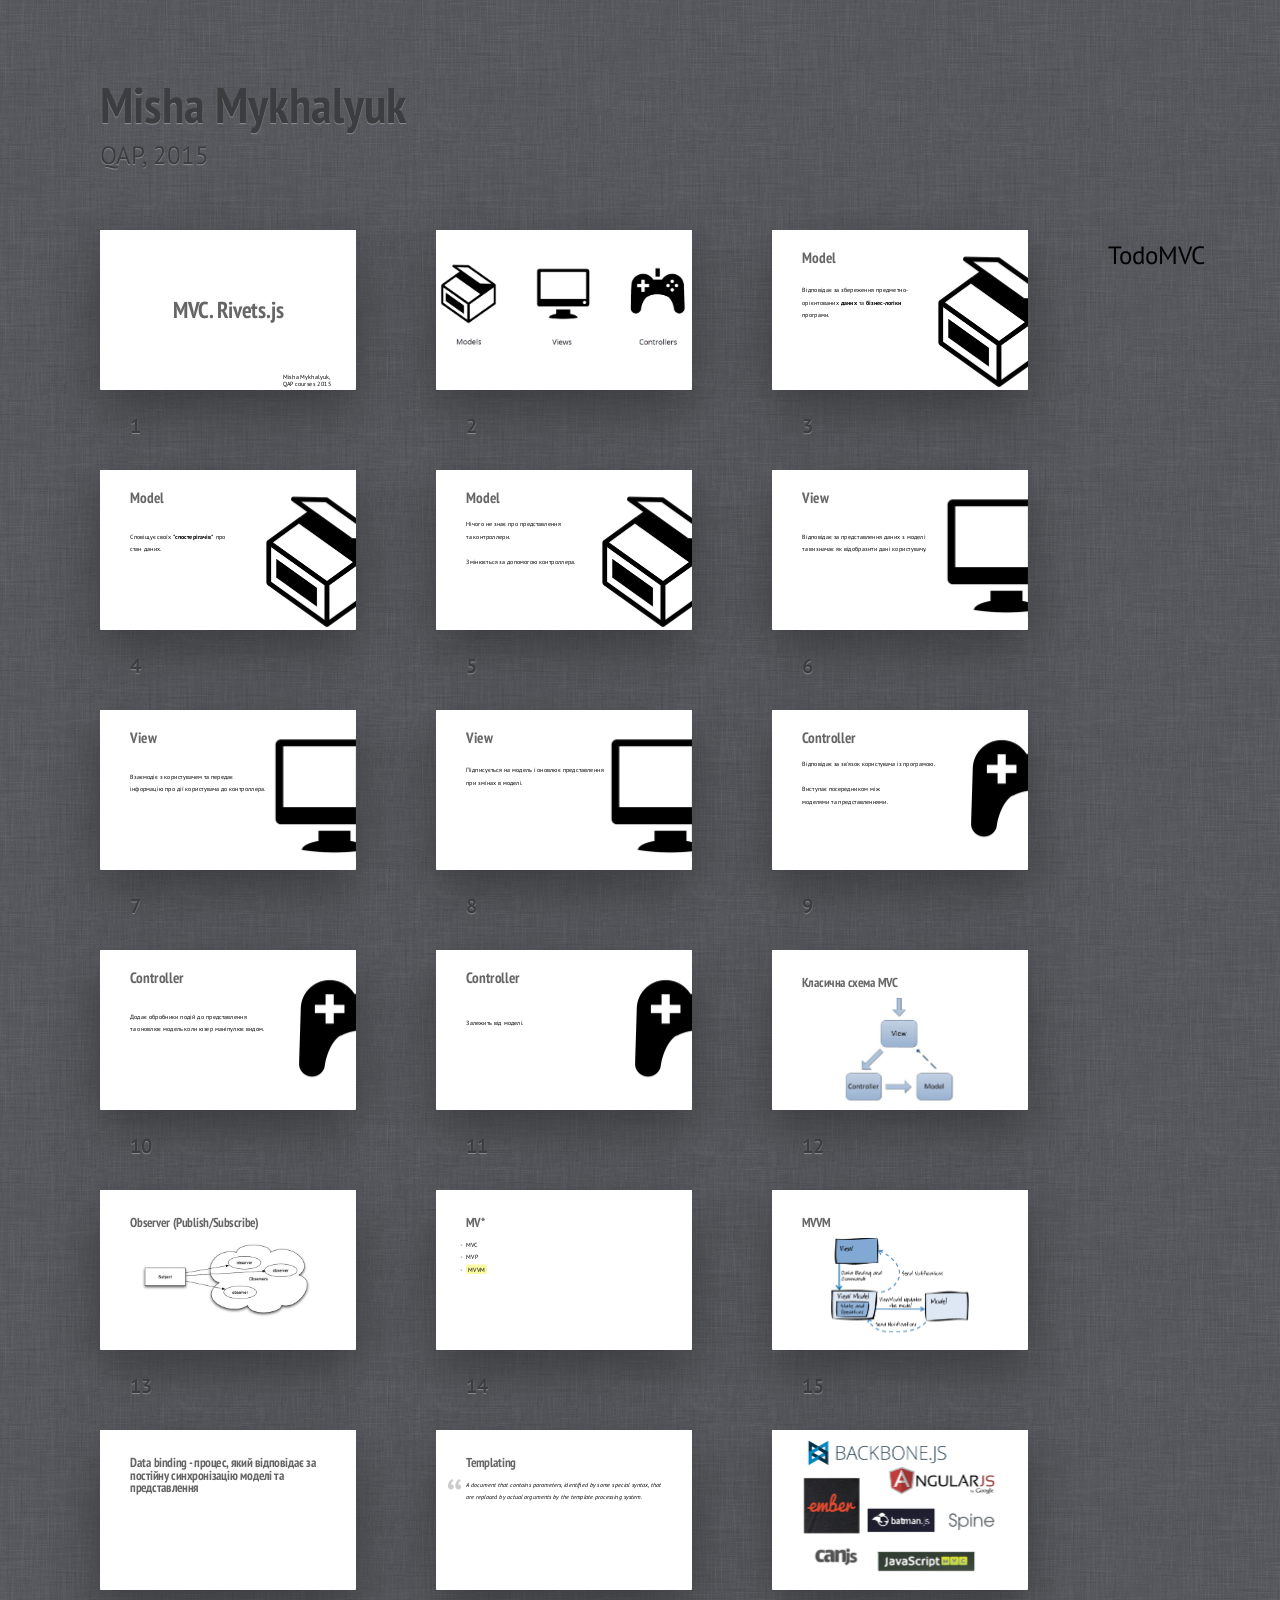
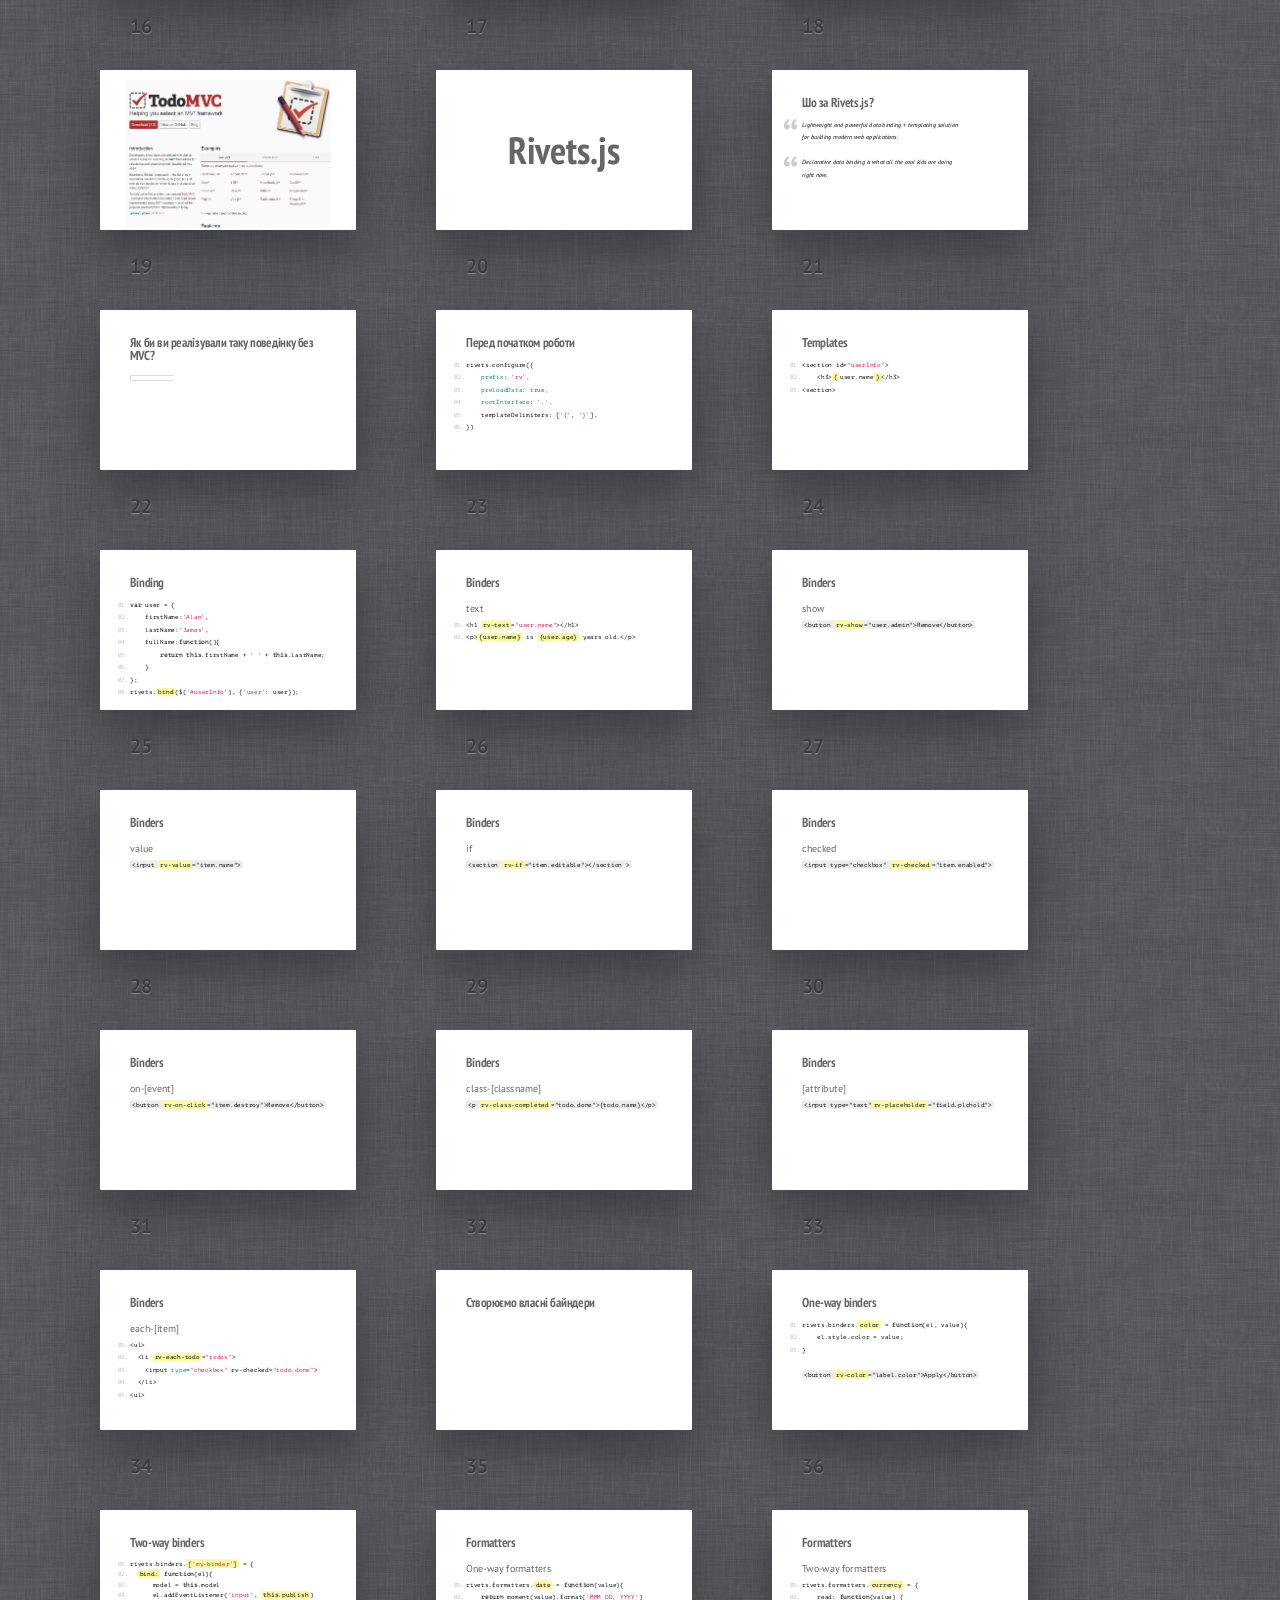
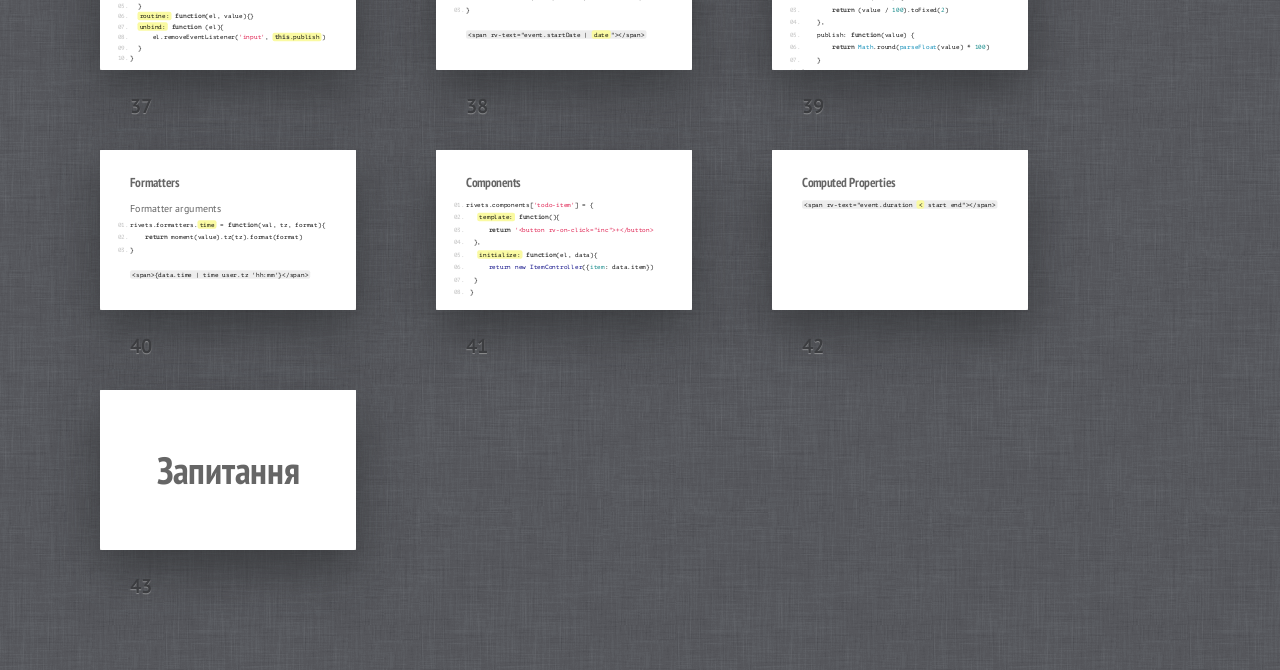
==== index.html @ 39cec754 "initial commit" ====
<!DOCTYPE HTML>
<html lang="en">
<head>
	<title>html5</title>
	<meta charset="utf-8">
	<meta name="viewport" content="width=792, user-scalable=no">
	<meta http-equiv="x-ua-compatible" content="ie=edge">
	<link rel="stylesheet" href="shower/themes/ribbon/styles/screen.css">
	<link rel="stylesheet" href="highlight/styles/github.css">
	<script src="highlight/highlight.pack.js"></script>
	<script>hljs.initHighlightingOnLoad();</script>
</head>
<body class="list">
	<style>
		.cover.white{
			background: #fff;
		}
		.slide .justify-wrapper{
			display: -webkit-box;
			-webkit-box-pack: justify;
			width: 904px;
		}
		.justify-wrapper div{
			display: flex;
  			justify-content: center;
  			align-items: center;
  			height: 400px;
		}
		.justify-wrapper div p{
			margin-bottom: 30px;
		}
		.slide h2.mvc-intro{
			margin: 80px 120px;
  			font-size: 60px;
		}
		.binders h3,
		.formatters h3{
			font-size: 40px;
  			color: #666;
		}
	</style>


	<header class="caption">
		<h1>Misha Mykhalyuk</h1>
		<p>QAP, 2015</p>
	</header>
	
	<section class="slide shout">
        <div>
            <h2 style="font-size: 90px;">MVC. Rivets.js</h2>
            <div class="author">
                <p>
                    Misha Mykhalyuk,<br />
                    QAP courses 2015
                </p>
            </div>
        </div>
        <style>
            .author{
                position: absolute;
                bottom: 10px;
                right: 100px;
            }
            .author p {
                margin-bottom: 0;
                line-height: 30px;
            }
        </style>
    </section>
<!-- 
    <section class="slide">
        <div>
            <h2>Два слова про історію</h2>
            <h3>Smalltalk (1979р.)</h3>
        </div>
    </section> -->

	<section class="slide cover white">
		<img style="width: 100%; height: auto; margin-top: 80px;" src="pictures/MVC.png">
	</section>

	<section class="slide">
		<h2 class="mvc-intro">Model</h2>
		<div class="justify-wrapper">
			<div>
				<p>Відповідає за збереження предметно-<br />орієнтованих <b>даних</b> та <b>бізнес-логіки</b><br /> програми.</p>
			</div>
			<img src="pictures/model_logo.png">
		</div>
	</section>

	<section class="slide">
		<h2 class="mvc-intro">Model</h2>
		<div class="justify-wrapper">
			<div>
				<p>
					Сповіщує своїх <b>"спостерігачів"</b> про<br /> стан даних.
				</p>
			</div>
			<img src="pictures/model_logo.png">
		</div>
	</section>

	<section class="slide">
		<h2 class="mvc-intro">Model</h2>
		<div class="justify-wrapper">
			<div>
				<p>
					Нічого не знає про представлення<br /> та контроллери.<br /><br />
					Змінюється за допомогою контроллера.
				</p>
			</div>
			<img src="pictures/model_logo.png">
		</div>
	</section>

	<section class="slide">
		<h2 class="mvc-intro">View</h2>
		<div class="justify-wrapper">
			<div>
				<p>
					Відповідає за представлення даних з моделі<br />
					та визначає як відобразити дані користувачу.
				</p>
			</div>
			<img src="pictures/view_logo.png">
		</div>
	</section>

	<section class="slide">
		<h2 class="mvc-intro">View</h2>
		<div class="justify-wrapper">
			<div>
				<p>
					Взаємодіє з користувачем та передає<br />
					інформацію про дії користувача до контроллера.
				</p>
			</div>
			<img src="pictures/view_logo.png">
		</div>
	</section>

	<section class="slide">
		<h2 class="mvc-intro">View</h2>
		<div class="justify-wrapper">
			<div>
				<p>
					Підписується на модель і оновлює представлення<br />
					при змінах в моделі.<br /><br />
				</p>
			</div>
			<img src="pictures/view_logo.png">
		</div>
	</section>

	<section class="slide">
		<h2 class="mvc-intro">Controller</h2>
		<div class="justify-wrapper">
			<div>
				<p>
					Відповідає за зв'язок користувача із програмою.<br /><br />
					Виступає посередником між<br />
					моделями та представленнями.
				</p>
			</div>
			<img src="pictures/controller_logo.png">
		</div>
	</section>

	<section class="slide">
		<h2 class="mvc-intro">Controller</h2>
		<div class="justify-wrapper">
			<div>
				<p>
					Додає обробники подій до представлення<br />
					та оновлює модель коли юзер маніпулює видом.
				</p>
			</div>
			<img src="pictures/controller_logo.png">
		</div>
	</section>

	<section class="slide">
		<h2 class="mvc-intro">Controller</h2>
		<div class="justify-wrapper">
			<div>
				<p>
					Залежить від моделі.
				</p>
			</div>
			<img src="pictures/controller_logo.png">
		</div>
	</section>

	<section class="slide">
		<div>
			<h2>Класична схема MVC</h2>
			<img src="pictures/mvc-arch.jpg" style="display: block; margin: auto;">
		</div>
	</section>

    <section class="slide">
        <div>
            <h2>Observer (Publish/Subscribe)</h2>
			<img src="pictures/observer.jpg" style="display: block; margin: auto; width: 720px;">
        </div>
    </section>

    <section class="slide">
    	<div>
    		<h2>MV*</h2>
    		<ul>
    			<li>MVC</li>
    			<li>MVP</li>
    			<li><mark>MVVM</mark></li>
    		</ul>
    	</div>
    </section>

    <section class="slide">
        <div>
            <h2>MVVM</h2>
			<img src="pictures/mvvm.png" style="display: block; margin: auto;">
        </div>
    </section>

	<section class="slide">
		<div>
			<h2>Data binding - процес, який відповідає за постійну синхронізацію моделі та представлення</h2>
		</div>
	</section>

	<section class="slide">
		<div>
			<h2>Templating</h2>
			<blockquote>
				A document that contains parameters, identified by some special syntax, that are replaced by actual arguments by the template processing system.
			</blockquote>
		</div>
	</section>

	<section class="slide">
		<img src="pictures/frameworks.png" style="display: block; margin: 40px auto;">
	</section>

	<section class="slide">
		<img src="pictures/todo.png" style="display: block; margin: 40px auto; width: 822px;">
	</section>

	<section>
		<div>
			<h2>TodoMVC</h2>
		</div>
	</section>

	<section class="slide shout">
		<div>
			<h2>Rivets.js</h2>
		</div>
	</section>

	<section class="slide">
		<div>
			<h2>Шо за Rivets.js?</h2>
			<blockquote>
				Lightweight and powerful data binding + templating solution<br />
				for building modern web applications.
			</blockquote>
			<br />
			<blockquote>
				Declarative data binding is what all the cool kids are doing<br />
				right now.
			</blockquote>
		</div>
	</section>

    <section class="slide">
        <div>
            <h2>Як би ви реалізували таку поведінку без MVC?</h2>
            <div id="view">
                <input type="text" rv-value="model.t"/>
                <p style="text-align: center; font-size: 50px" rv-text="model.t"></p>
                <p style="text-align: center; font-size: 30px" rv-text="model.t"></p>
                <p style="text-align: center; font-size: 10px" rv-text="model.t"></p>
            </div>
        </div>
    </section>

	<section class="slide">
		<div>
			<h2>Перед початком роботи</h2>
			<pre>
				<code>rivets.configure({</code>
				<code>	prefix: 'rv',</code>
				<code>	preloadData: true,</code>
				<code>	rootInterface: '.',</code>
				<code>	templateDelimiters: ['{', '}'],</code>
				<code>})</code>
			</pre>
		</div>
	</section>

	<section class="slide">
		<div>
			<h2>Templates</h2>
			<pre>
				<code>&lt;section id="userInfo"&gt;</code>
				<code>	&lt;h3&gt;<mark>{</mark>user.name<mark>}</mark>&lt;/h3&gt;</code>
				<code>&lt;section&gt;</code>
			</pre>
		</div>
	</section>
	
	<section class="slide">
		<div>
			<h2>Binding</h2>
			<pre>
				<code>var user = {</code>
				<code>	firstName:'Alan',</code>
				<code>	lastName:'James',</code>
				<code>	fullName:function(){</code>
				<code>		return this.firstName + ' ' + this.lastName;</code>
				<code>	}</code>
				<code>};</code>
				<code>rivets.<mark>bind</mark>($('#userInfo'), {'user': user});</code>
			</pre>
		</div>
	</section>

	<section class="slide binders">
		<div>
			<h2>Binders</h2>
			<h3>text</h3>
			<pre>
				<code>&lt;h1 <mark>rv-text</mark>="user.name"&gt;&lt;/h1&gt;</code>
				<code>&lt;p&gt;<mark>{user.name}</mark> is <mark>{user.age}</mark> years old.&lt;/p&gt;</code>
			</pre>
		</div>
	</section>

    <section class="slide binders">
        <div>
            <h2>Binders</h2>
            <h3>show</h3>
            <code>&lt;button <mark>rv-show</mark>="user.admin"&gt;Remove&lt;/button&gt;</code>
        </div>
    </section>

    <section class="slide binders">
        <div>
            <h2>Binders</h2>
            <h3>value</h3>
            <code>&lt;input <mark>rv-value</mark>="item.name"&gt;</code>
        </div>
    </section>

	<section class="slide binders">
		<div>
			<h2>Binders</h2>
			<h3>if</h3>
			<code>&lt;section <mark>rv-if</mark>="item.editable"&gt;&lt;/section &gt;</code>
		</div>
	</section>

    <section class="slide binders">
        <div>
            <h2>Binders</h2>
            <h3>checked</h3>
            <code>&lt;input type="checkbox" <mark>rv-checked</mark>="item.enabled"&gt;</code>
        </div>
    </section>

    <section class="slide binders">
        <div>
            <h2>Binders</h2>
            <h3>on-[event]</h3>
            <code>&lt;button <mark>rv-on-click</mark>="item.destroy"&gt;Remove&lt;/button&gt;</code>
        </div>
    </section>

    <section class="slide binders">
        <div>
            <h2>Binders</h2>
            <h3>class-[classname]</h3>
            <code>&lt;p <mark>rv-class-completed</mark>="todo.done"&gt;{todo.name}&lt;/p&gt;</code>
        </div>
    </section>

	<section class="slide binders">
		<div>
			<h2>Binders</h2>
			<h3>[attribute]</h3>
			<code>&lt;input type="text"<mark>rv-placeholder</mark>="field.plchold"&gt;</code>		
		</div>
	</section>

	<section class="slide binders">
		<div>
			<h2>Binders</h2>
			<h3>each-[item]</h3>
			<pre>
				<code>&lt;ul&gt;</code>
				<code>  &lt;li <mark>rv-each-todo</mark>="todos"&gt;</code>
				<code>    &lt;input type="checkbox" rv-checked="todo.done"&gt;</code>
				<code>  &lt;/li&gt;</code>
				<code>&lt;ul&gt;</code>
			</pre>
		</div>
	</section>

    <section class="slide">
        <div>
            <h2>Створюємо власні байндери</h2>
        </div>
    </section>

	<section class="slide binders">
		<div>
			<h2>One-way binders</h2>
			<pre>
				<code>rivets.binders.<mark>color</mark> = function(el, value){</code>
				<code>	el.style.color = value;</code>
				<code>}</code>
			</pre>
			<code>&lt;button <mark>rv-color</mark>="label.color"&gt;Apply&lt;/button&gt;</code>
		</div>
	</section>

	<section class="slide lh binders">
		<div>
			<h2>Two-way binders</h2>
			 <pre>
				<code>rivets.binders.<mark>['my-binder']</mark> = {</code>
				<code>  <mark>bind:</mark> function(el){</code>
                <code>      model = this.model</code>
                <code>      el.addEventListener('input', <mark>this.publish</mark>)</code>
                <code>  }</code>
                <code>  <mark>routine:</mark> function(el, value){}</code>
                <code>  <mark>unbind:</mark> function (el){</code>
                <code>      el.removeEventListener('input', <mark>this.publish</mark>)</code>
                <code>  }</code>
				<code>}</code>
			</pre>
		</div>
        <style>
            .slide.lh code{
                line-height: 42px;
            }
        </style>
	</section>

	<section class="slide formatters">
		<div>
			<h2>Formatters</h2>
			<h3>One-way formatters</h3>
			<pre>
				<code>rivets.formatters.<mark>date</mark> = function(value){</code>
				<code>	return moment(value).format('MMM DD, YYYY')</code>
				<code>}</code>
			</pre>
			<code>&lt;span rv-text="event.startDate | <mark>date</mark>"&gt;&lt;/span&gt;</code>
		</div>
	</section>

	<section class="slide formatters">
		<div>
			<h2>Formatters</h2>
			<h3>Two-way formatters</h3>
			<pre class="line-height">
				<code>rivets.formatters.<mark>currency</mark> = {</code>
				<code>	read: function(value) {</code>
				<code>		return (value / 100).toFixed(2)</code>
				<code>	},</code>
				<code>	publish: function(value) {</code>
				<code>		return Math.round(parseFloat(value) * 100)</code>
				<code>	}</code>
				<code>}</code>
			</pre>
			<code>&lt;span rv-text="event.startDate | <mark>date</mark>"&gt;&lt;/span&gt;</code>
		</div>
		<style>
			.line-height{
				line-height: 44px;
			}
		</style>
	</section>

	<section class="slide formatters">
		<div>
			<h2>Formatters</h2>
			<h3>Formatter arguments</h3>
			<pre>
				<code>rivets.formatters.<mark>time</mark> = function(val, tz, format){</code>
				<code>	return moment(value).tz(tz).format(format)</code>
				<code>}</code>
			</pre>
			<code>&lt;span&gt;{data.time | time user.tz 'hh:mm'}&lt;/span&gt;</code>
		</div>
	</section>

	<section class="slide">
		<div>
			<h2>Components</h2>
            <pre>
                <code>rivets.components['todo-item'] = {</code>
                <code>   <mark>template:</mark> function(){</code>
                <code>      return '&lt;button rv-on-click="inc"&gt;+&lt;/button&gt;</code>
                <code>  },</code>
                <code>   <mark>initialize:</mark> function(el, data){</code>
                <code>      return new ItemController({item: data.item})</code>
                <code>  }</code>
                <code> }</code>
            </pre>
			<!--<a href="https://github.com/mikeric/rivets/issues/472">https://github.com/mikeric/rivets/issues/472</a>-->
		</div>
	</section>

	<section class="slide">
		<div>
			<h2>Computed Properties</h2>
			<code>&lt;span rv-text="event.duration <mark>&lt;</mark> start end"&gt;&lt;/span&gt;</code>
		</div>
	</section>

    <section class="slide shout">
        <div>
            <h2>Запитання</h2>
        </div>
    </section>

	<!--
		To hide progress bar from entire presentation
		just remove “progress” element.
		-->
	<div class="progress"><div></div></div>
	<script src="shower/shower.min.js"></script>
    <script src="rivets/dist/rivets.bundled.min.js"></script>
    <script src="examples/input-otuput.js"></script>
	<!-- Copyright © 2014 Yours Truly, Famous Inc. -->
	<!-- Photos by John Carey, fiftyfootshadows.net -->
</body>
</html>
---- shower/themes/ribbon/styles/screen.css ----
/**
 * Ribbon theme for Shower HTML presentation engine
 * shower-ribbon v1.0.10, https://github.com/shower/ribbon
 * Copyright © 2010–2014 Vadim Makeev, http://pepelsbey.net
 * Licensed under MIT license: github.com/shower/shower/wiki/MIT-License
 */
@font-face{font-family:'PT Sans';src:url(../fonts/PTSans.woff) format('woff')}@font-face{font-weight:700;font-family:'PT Sans';src:url(../fonts/PTSans.Bold.woff) format('woff')}@font-face{font-style:italic;font-family:'PT Sans';src:url(../fonts/PTSans.Italic.woff) format('woff')}@font-face{font-style:italic;font-weight:700;font-family:'PT Sans';src:url(../fonts/PTSans.Bold.Italic.woff) format('woff')}@font-face{font-family:'PT Sans Narrow';font-weight:700;src:url(../fonts/PTSans.Narrow.Bold.woff) format('woff')}@font-face{font-family:'PT Mono';src:url(../fonts/PTMono.woff) format('woff')}html,body,div,span,applet,object,iframe,h1,h2,h3,h4,h5,h6,p,blockquote,pre,a,abbr,acronym,address,big,cite,code,del,dfn,em,img,ins,kbd,q,s,samp,small,strike,strong,sub,sup,tt,var,b,u,i,center,dl,dt,dd,ol,ul,li,fieldset,form,label,legend,table,caption,tbody,tfoot,thead,tr,th,td,article,aside,canvas,details,embed,figure,figcaption,footer,header,hgroup,menu,nav,output,ruby,section,summary,time,mark,audio,video{margin:0;padding:0;border:0;font-size:100%;font:inherit;vertical-align:baseline}article,aside,details,figcaption,figure,footer,header,hgroup,menu,nav,section{display:block}body{line-height:1}ol,ul{list-style:none}blockquote,q{quotes:none}blockquote:before,blockquote:after,q:before,q:after{content:'';content:none}table{border-collapse:collapse;border-spacing:0}body{counter-reset:slide;font:25px/2 'PT Sans',sans-serif}@media print{body{text-rendering:geometricPrecision}}a{color:#4B86C2;background:-webkit-linear-gradient(bottom,currentColor,currentColor .09em,transparent .09em,transparent)repeat-x;background:linear-gradient(to top,currentColor,currentColor .09em,transparent .09em,transparent)repeat-x;text-decoration:none}.caption{display:none;margin:0 0 50px;color:#3C3D40;text-shadow:0 1px 1px #8D8E90}.caption h1{font:700 50px/1 'PT Sans Narrow',sans-serif}.caption a{text-shadow:0 -1px 1px #1F3F60;background:0 0}.caption a:hover{color:#5e93c8}.badge{position:absolute;top:0;right:0;display:none;overflow:hidden;visibility:hidden;width:11em;height:11em;line-height:2.5;font-size:15px}.badge a{position:absolute;bottom:50%;right:-50%;left:-50%;visibility:visible;background:#4B86C2;box-shadow:0 0 1em rgba(0,0,0,.3);color:#FFF;text-decoration:none;text-align:center;-webkit-transform-origin:50% 100%;-ms-transform-origin:50% 100%;transform-origin:50% 100%;-webkit-transform:rotate(45deg)translateY(-1em);-ms-transform:rotate(45deg)translateY(-1em);transform:rotate(45deg)translateY(-1em)}.badge a:hover{background:#568ec6}.live-region{display:none}.slide{position:relative;width:1024px;height:640px;background:#FFF;color:#000;-webkit-print-color-adjust:exact;-webkit-text-size-adjust:none;-moz-text-size-adjust:none;-ms-text-size-adjust:none}@media print{.slide{page-break-before:always}}.slide:after{position:absolute;top:0;right:119px;padding:20px 0 0;width:50px;height:80px;background:url(../images/ribbon.svg) no-repeat;color:#FFF;counter-increment:slide;content:counter(slide);text-align:center;font-size:20px}.slide>div{position:absolute;top:0;left:0;overflow:hidden;padding:105px 120px 0;width:784px;height:535px}.slide h2{margin:0 0 37px;color:#666;font:700 50px/1 'PT Sans Narrow',sans-serif}.slide p{margin:0 0 50px}.slide p.note{color:#999}.slide b,.slide strong{font-weight:700}.slide i,.slide em{font-style:italic}.slide code,.slide kbd,.slide mark,.slide samp{padding:3px 8px;border-radius:8px;color:#000}.slide kbd,.slide code,.slide samp{background:rgba(0,0,0,.07);color:#000;line-height:1;font-family:'PT Mono',monospace}.slide mark{background:#FAFAA2}.slide sub,.slide sup{position:relative;line-height:0;font-size:75%}.slide sub{bottom:-.25em}.slide sup{top:-.5em}.slide blockquote{font-style:italic}.slide blockquote:before{position:absolute;margin:-16px 0 0 -80px;color:#CCC;font:200px/1 'PT Sans',sans-serif;content:'\201C'}.slide blockquote+figcaption{margin:-50px 0 50px;font-style:italic;font-weight:700}.slide ol,.slide ul{margin:0 0 50px;counter-reset:list}.slide ol li,.slide ul li{text-indent:-2em}.slide ol li:before,.slide ul li:before{display:inline-block;width:2em;color:#BBB;text-align:right}.slide ol ol,.slide ol ul,.slide ul ol,.slide ul ul{margin:0 0 0 2em}.slide ul>li:before{content:'\2022\00A0\00A0'}.slide ul>li:lang(ru):before{content:'\2014\00A0\00A0'}.slide ol>li:before{counter-increment:list;content:counter(list)'.\00A0'}.slide pre{margin:0 0 49px;padding:1px 0 0;counter-reset:code;white-space:normal;-moz-tab-size:4;-o-tab-size:4;tab-size:4}.slide pre code{display:block;padding:0;background:0 0;white-space:pre;line-height:2}.slide pre code:before{position:absolute;margin-left:-50px;color:#BBB;counter-increment:code;content:counter(code,decimal-leading-zero)'.'}.slide pre code:only-child:before{content:''}.slide pre mark.important{background:#C00;color:#FFF}.slide pre mark.comment{padding:0;background:0 0;color:#999}.slide table{margin:0 0 50px;width:100%;border-collapse:collapse;border-spacing:0}.slide table th,.slide table td{background:-webkit-linear-gradient(bottom,#BBB,#BBB .055em,transparent .055em,transparent)repeat-x;background:linear-gradient(to top,#BBB,#BBB .055em,transparent .055em,transparent)repeat-x}.slide table th{text-align:left;font-weight:700}.slide table.striped tr:nth-child(even){background:#EEE}.slide.cover,.slide.shout{z-index:1}.slide.cover:after,.slide.shout:after{visibility:hidden}.slide.cover{background:#000}.slide.cover img,.slide.cover svg,.slide.cover video,.slide.cover object,.slide.cover canvas,.slide.cover iframe{position:absolute;top:0;left:0;z-index:-1}.slide.cover.w img,.slide.cover.w svg,.slide.cover.w video,.slide.cover.w object,.slide.cover.w canvas,.slide.cover.w iframe{top:50%;width:100%;-webkit-transform:translateY(-50%);-ms-transform:translateY(-50%);transform:translateY(-50%)}.slide.cover.h img,.slide.cover.h svg,.slide.cover.h video,.slide.cover.h object,.slide.cover.h canvas,.slide.cover.h iframe{left:50%;height:100%;-webkit-transform:translateX(-50%);-ms-transform:translateX(-50%);transform:translateX(-50%)}.slide.cover.w.h img,.slide.cover.w.h svg,.slide.cover.w.h video,.slide.cover.w.h object,.slide.cover.w.h canvas,.slide.cover.w.h iframe{top:0;left:0;-webkit-transform:none;-ms-transform:none;transform:none}.slide.shout h2{position:absolute;top:50%;left:0;width:100%;text-align:center;line-height:1;font-size:150px;-webkit-transform:translateY(-50%);-ms-transform:translateY(-50%);transform:translateY(-50%)}.slide.shout h2 a{background:-webkit-linear-gradient(bottom,currentColor,currentColor .11em,transparent .11em,transparent)repeat-x;background:linear-gradient(to top,currentColor,currentColor .11em,transparent .11em,transparent)repeat-x}.slide .place{position:absolute;top:50%;left:50%;-webkit-transform:translate(-50%,-50%);-ms-transform:translate(-50%,-50%);transform:translate(-50%,-50%)}.slide .place.t.l,.slide .place.t.r,.slide .place.b.r,.slide .place.b.l{-webkit-transform:none;-ms-transform:none;transform:none}.slide .place.t,.slide .place.b{-webkit-transform:translate(-50%,0);-ms-transform:translate(-50%,0);transform:translate(-50%,0)}.slide .place.l,.slide .place.r{-webkit-transform:translate(0,-50%);-ms-transform:translate(0,-50%);transform:translate(0,-50%)}.slide .place.t,.slide .place.t.l,.slide .place.t.r{top:0}.slide .place.r{right:0;left:auto}.slide .place.b,.slide .place.b.r,.slide .place.b.l{top:auto;bottom:0}.slide .place.l{left:0}.slide footer{position:absolute;left:0;right:0;bottom:-640px;z-index:1;display:none;padding:20px 120px 4px;background:#FAFAA2;box-shadow:0 0 0 2px #f0efac inset;-webkit-transition:bottom .3s;transition:bottom .3s}.slide footer p{margin:0 0 16px}.slide footer mark{background:rgba(255,255,255,.7)}.slide:hover footer{bottom:0}@media screen{.list{position:absolute;clip:rect(0,auto,auto,0);padding:80px 0 40px 100px;background:#585A5E url(../images/linen.png)}@media (-webkit-min-device-pixel-ratio:2),(min-resolution:192dpi){.list{background-image:url(../images/linen@2x.png);background-size:256px}}.list .caption,.list .badge{display:block}.list .slide{float:left;margin:0 -412px -220px 0;-webkit-transform-origin:0 0;-ms-transform-origin:0 0;transform-origin:0 0;-webkit-transform:scale(.5);-ms-transform:scale(.5);transform:scale(.5)}@media (max-width:1324px){.list .slide{margin:0 -688px -400px 0;-webkit-transform:scale(.25);-ms-transform:scale(.25);transform:scale(.25)}}.list .slide:before{position:absolute;top:0;left:0;z-index:-1;width:512px;height:320px;box-shadow:0 0 30px rgba(0,0,0,.005),0 20px 50px rgba(42,43,45,.6);border-radius:2px;content:'';-webkit-transform-origin:0 0;-ms-transform-origin:0 0;transform-origin:0 0;-webkit-transform:scale(2);-ms-transform:scale(2);transform:scale(2)}@media (max-width:1324px){.list .slide:before{width:256px;height:160px;-webkit-transform:scale(4);-ms-transform:scale(4);transform:scale(4)}}.list .slide:after{top:auto;right:auto;bottom:-80px;left:120px;padding:0;width:auto;height:auto;background:0 0;color:#3C3D40;text-shadow:0 1px 1px #8D8E90;font-weight:700;-webkit-transform-origin:0 0;-ms-transform-origin:0 0;transform-origin:0 0;-webkit-transform:scale(2);-ms-transform:scale(2);transform:scale(2)}@media (max-width:1324px){.list .slide:after{bottom:-104px;-webkit-transform:scale(4);-ms-transform:scale(4);transform:scale(4)}}.list .slide:hover:before{box-shadow:0 0 0 10px rgba(42,43,45,.3),0 20px 50px rgba(42,43,45,.6)}.list .slide:target:before{box-shadow:0 0 0 1px #376da3,0 0 0 10px #4B86C2,0 20px 50px rgba(42,43,45,.6)}@media (max-width:1324px){.list .slide:target:before{box-shadow:0 0 0 1px #376da3,0 0 0 10px #4B86C2,0 20px 50px rgba(42,43,45,.6)}}.list .slide:target:after{text-shadow:0 1px 1px rgba(42,43,45,.6);color:#4B86C2}.list .slide>div:before{position:absolute;top:0;right:0;bottom:0;left:0;z-index:2;content:''}.list .slide.cover:after,.list .slide.shout:after{visibility:visible}.list .slide footer{display:block}.full{position:absolute;top:50%;left:50%;overflow:hidden;margin:-320px 0 0 -512px;width:1024px;height:640px;background:#000}.full.debug:after{position:absolute;top:0;right:0;bottom:0;left:0;z-index:2;background:url(../images/grid-16x10.svg) no-repeat;content:''}.full .live-region{position:absolute;clip:rect(0 0 0 0);overflow:hidden;margin:-1px;padding:0;width:1px;height:1px;border:none;display:block}.full .slide{position:absolute;top:0;left:0;margin-left:150%}.full .slide .next{visibility:hidden}.full .slide .next.active{visibility:visible}.full .slide:target{margin:0}.full .slide.shout.grow h2,.full .slide.shout.shrink h2{opacity:0;-webkit-transition:all .4s ease-out;transition:all .4s ease-out}.full .slide.shout.grow:target h2,.full .slide.shout.shrink:target h2{opacity:1;-webkit-transform:scale(1)translateY(-50%);-ms-transform:scale(1)translateY(-50%);transform:scale(1)translateY(-50%)}.full .slide.shout.grow h2{-webkit-transform:scale(.1)translateY(-50%);-ms-transform:scale(.1)translateY(-50%);transform:scale(.1)translateY(-50%)}.full .slide.shout.shrink h2{-webkit-transform:scale(10)translateY(-50%);-ms-transform:scale(10)translateY(-50%);transform:scale(10)translateY(-50%)}.full .progress{position:absolute;right:0;bottom:0;left:0;overflow:hidden;height:10px;z-index:1}.full .progress div{position:absolute;left:-20px;top:-10px;width:0;height:0;border:10px solid transparent;border-bottom-color:#4B86C2;-webkit-transition:width .2s linear;transition:width .2s linear}.full .progress div[style*='100%']{left:0}}@page{margin:0;size:1024px 640px}
---- highlight/styles/github.css ----
/*

github.com style (c) Vasily Polovnyov <vast@whiteants.net>

*/

.hljs {
  display: block;
  overflow-x: auto;
  padding: 0.5em;
  color: #333;
  background: #f8f8f8;
  -webkit-text-size-adjust: none;
}

.hljs-comment,
.hljs-template_comment,
.diff .hljs-header,
.hljs-javadoc {
  color: #998;
  font-style: italic;
}

.hljs-keyword,
.css .rule .hljs-keyword,
.hljs-winutils,
.javascript .hljs-title,
.js .hljs-title,
.nginx .hljs-title,
.hljs-subst,
.hljs-request,
.hljs-status {
  color: #333;
  font-weight: bold;
}

.hljs-number,
.hljs-hexcolor,
.ruby .hljs-constant {
  color: #008080;
}

.hljs-string,
.hljs-tag .hljs-value,
.hljs-phpdoc,
.hljs-dartdoc,
.tex .hljs-formula {
  color: #d14;
}

.hljs-title,
.hljs-id,
.scss .hljs-preprocessor {
  color: #900;
  font-weight: bold;
}

.javascript .hljs-title,
.hljs-list .hljs-keyword,
.hljs-subst {
  font-weight: normal;
}

.hljs-class .hljs-title,
.hljs-type,
.hljs-literal,
.tex .hljs-command {
  color: #458;
  font-weight: bold;
}

.hljs-tag,
.hljs-tag .hljs-title,
.hljs-rules .hljs-property,
.django .hljs-tag .hljs-keyword {
  color: #000080;
  font-weight: normal;
}

.hljs-attribute,
.hljs-variable,
.lisp .hljs-body {
  color: #008080;
}

.hljs-regexp {
  color: #009926;
}

.hljs-symbol,
.ruby .hljs-symbol .hljs-string,
.lisp .hljs-keyword,
.clojure .hljs-keyword,
.scheme .hljs-keyword,
.tex .hljs-special,
.hljs-prompt {
  color: #990073;
}

.hljs-built_in {
  color: #0086b3;
}

.hljs-preprocessor,
.hljs-pragma,
.hljs-pi,
.hljs-doctype,
.hljs-shebang,
.hljs-cdata {
  color: #999;
  font-weight: bold;
}

.hljs-deletion {
  background: #fdd;
}

.hljs-addition {
  background: #dfd;
}

.diff .hljs-change {
  background: #0086b3;
}

.hljs-chunk {
  color: #aaa;
}
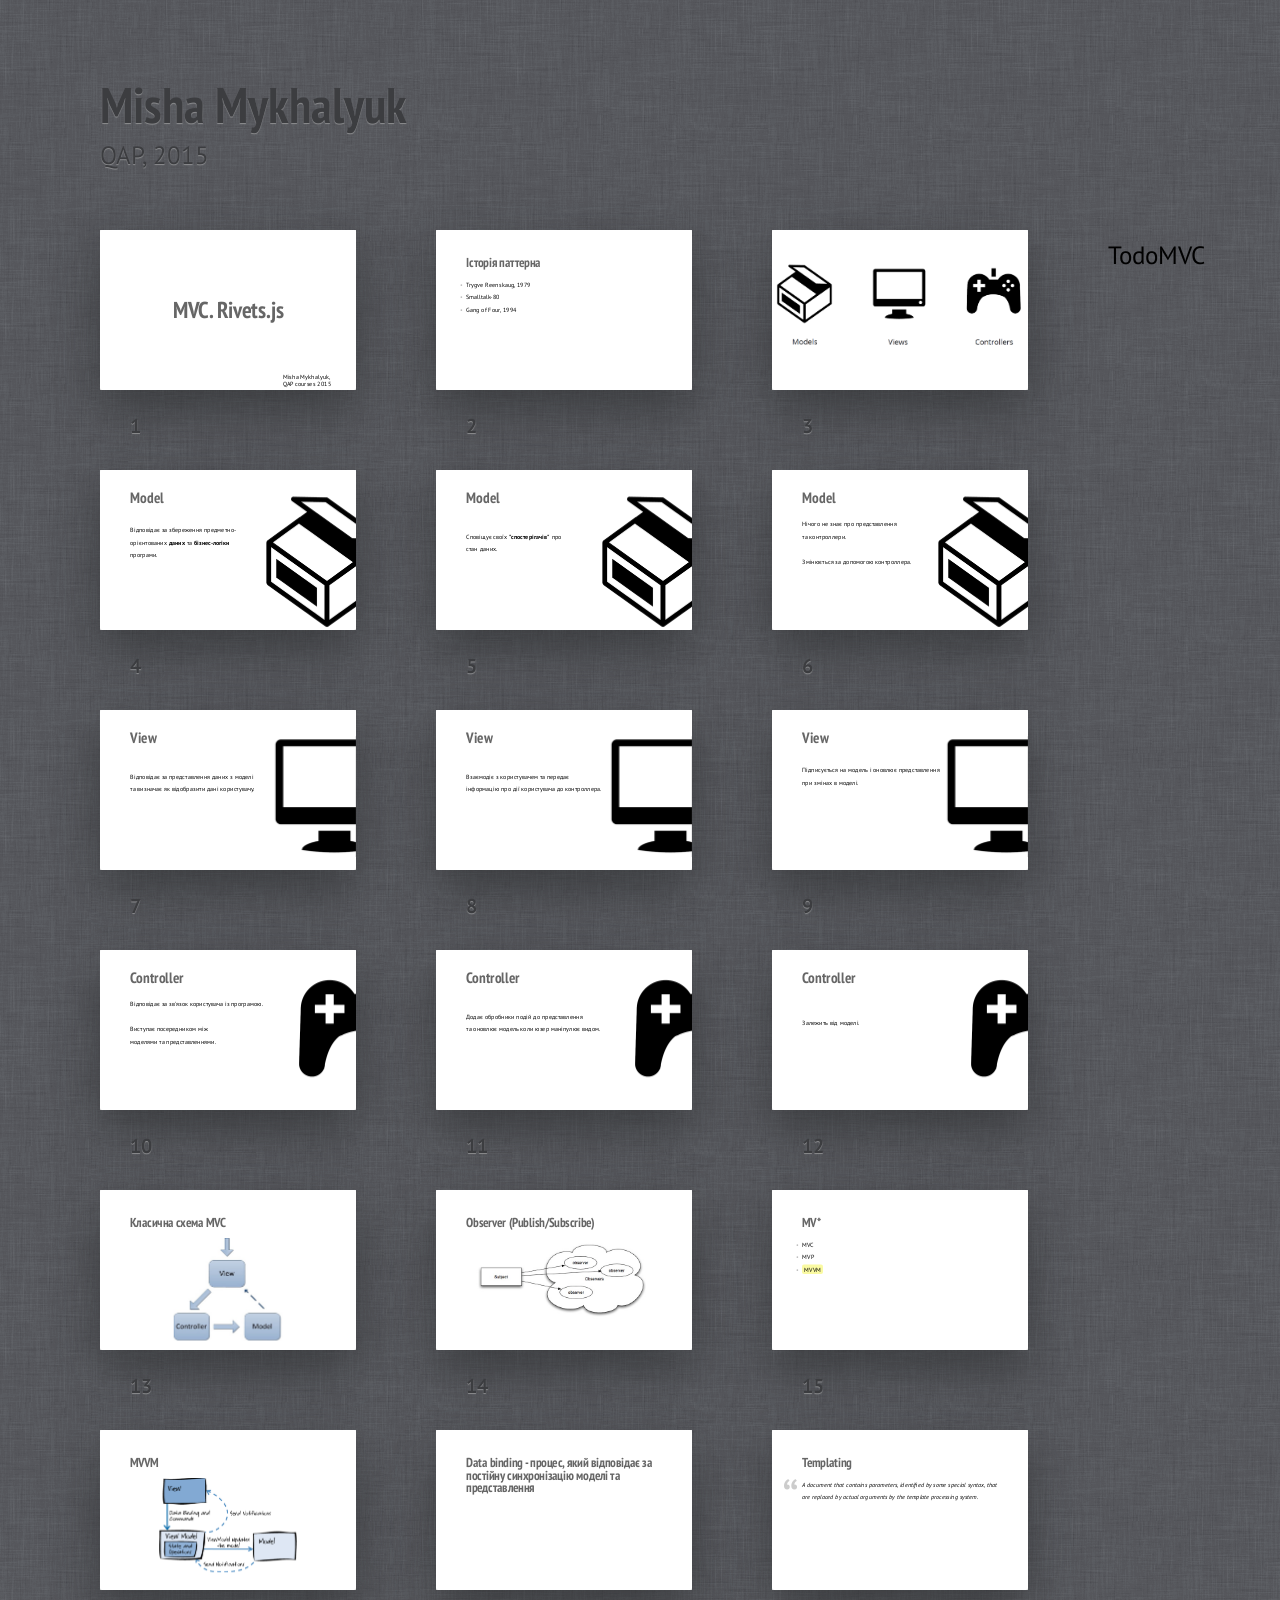
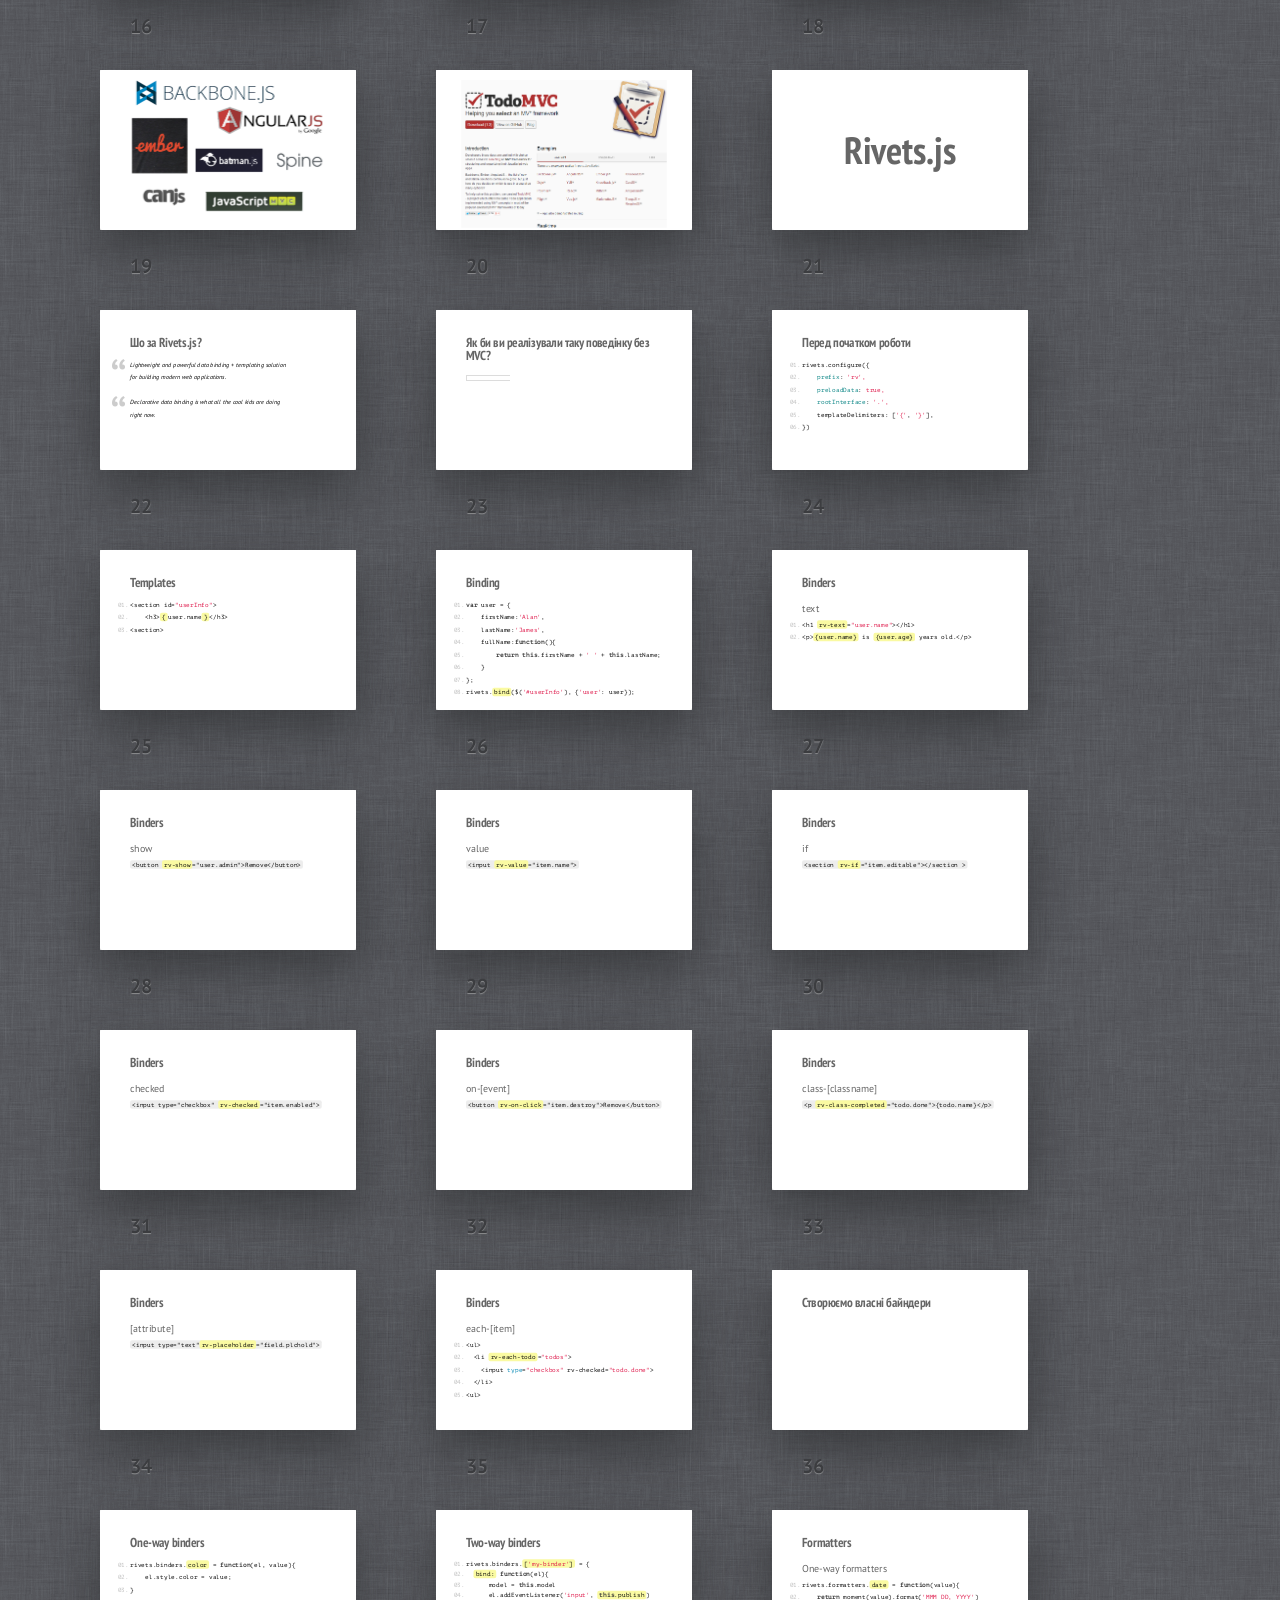
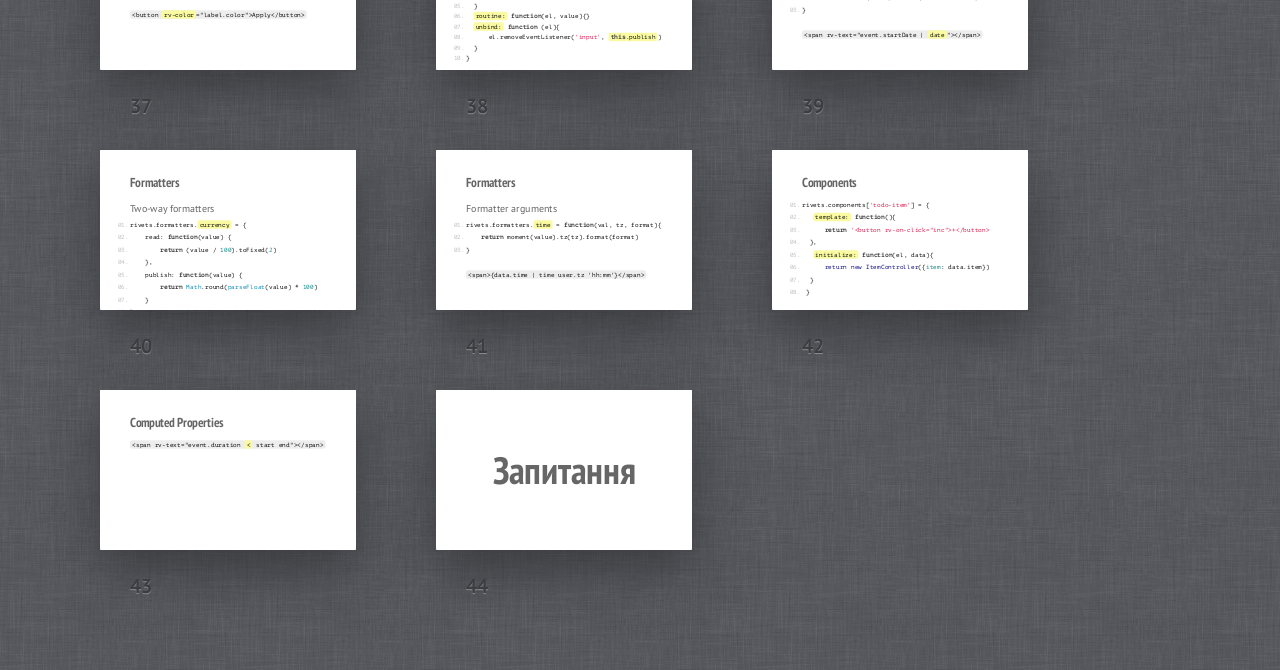
==== commit ec1d0449: "update examples" ====
--- a/index.html
+++ b/index.html
@@ -1,7 +1,7 @@
 <!DOCTYPE HTML>
 <html lang="en">
 <head>
-	<title>html5</title>
+	<title>MVC + Rivets.js</title>
 	<meta charset="utf-8">
 	<meta name="viewport" content="width=792, user-scalable=no">
 	<meta http-equiv="x-ua-compatible" content="ie=edge">
@@ -68,13 +68,17 @@
             }
         </style>
     </section>
-<!-- 
+
     <section class="slide">
         <div>
-            <h2>Два слова про історію</h2>
-            <h3>Smalltalk (1979р.)</h3>
-        </div>
-    </section> -->
+            <h2>Історія паттерна</h2>
+            <ul>
+            	<li>Trygve Reenskaug, 1979</li>
+            	<li>Smalltalk-80</li>
+            	<li>Gang of Four, 1994</li>
+            </ul>
+        </div>
+    </section>
 
 	<section class="slide cover white">
 		<img style="width: 100%; height: auto; margin-top: 80px;" src="pictures/MVC.png">
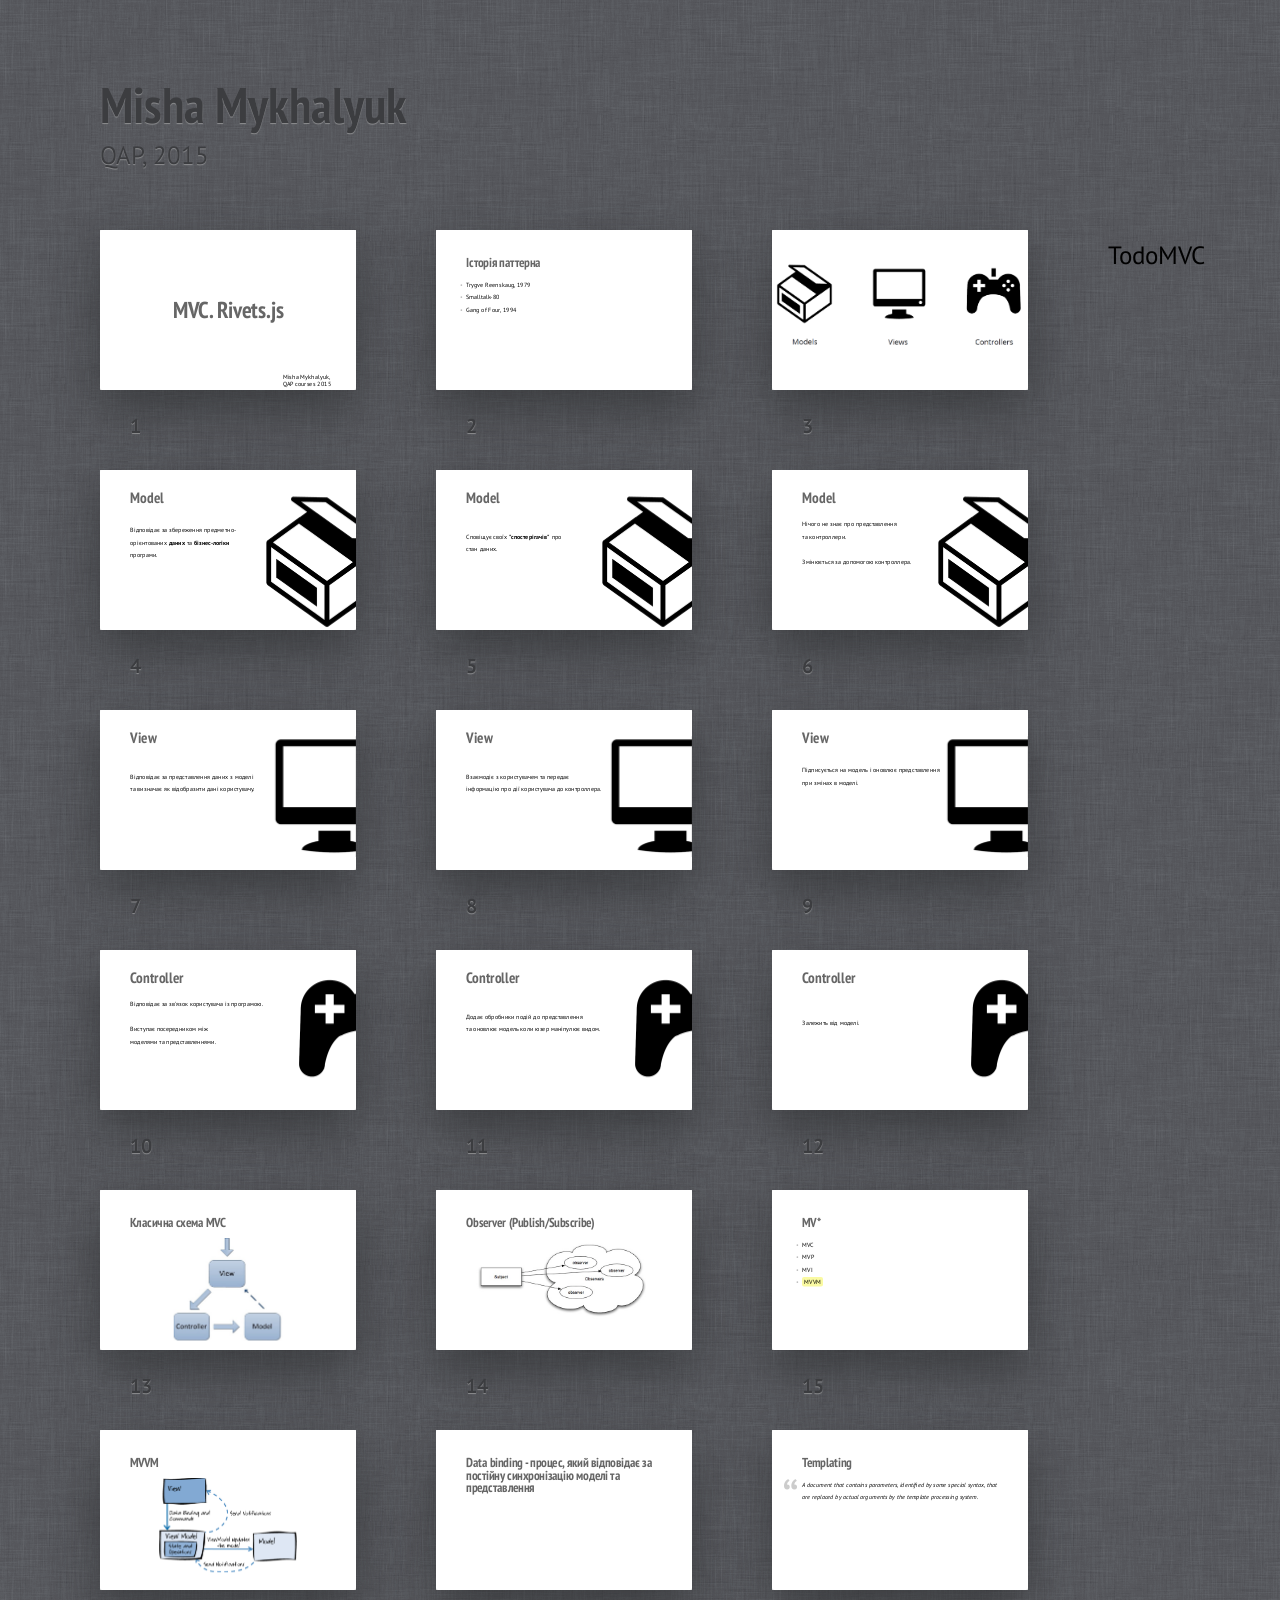
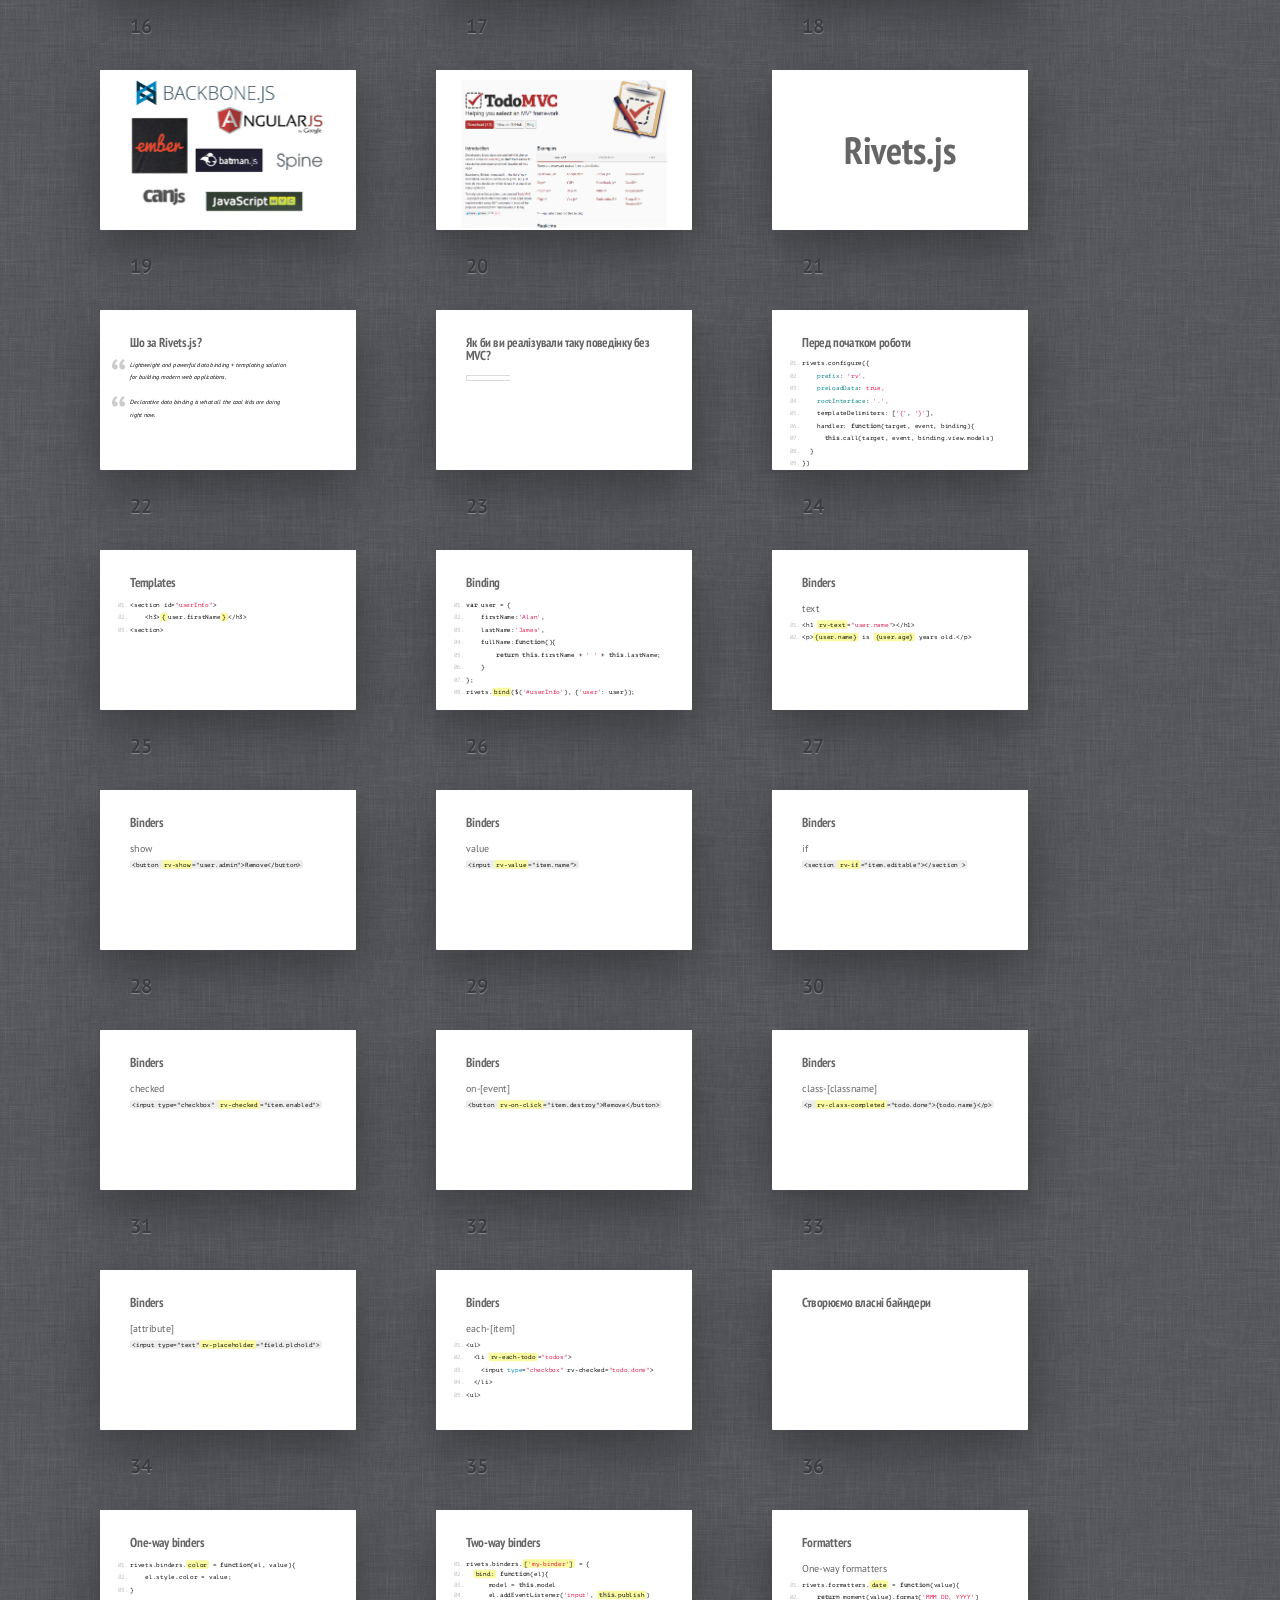
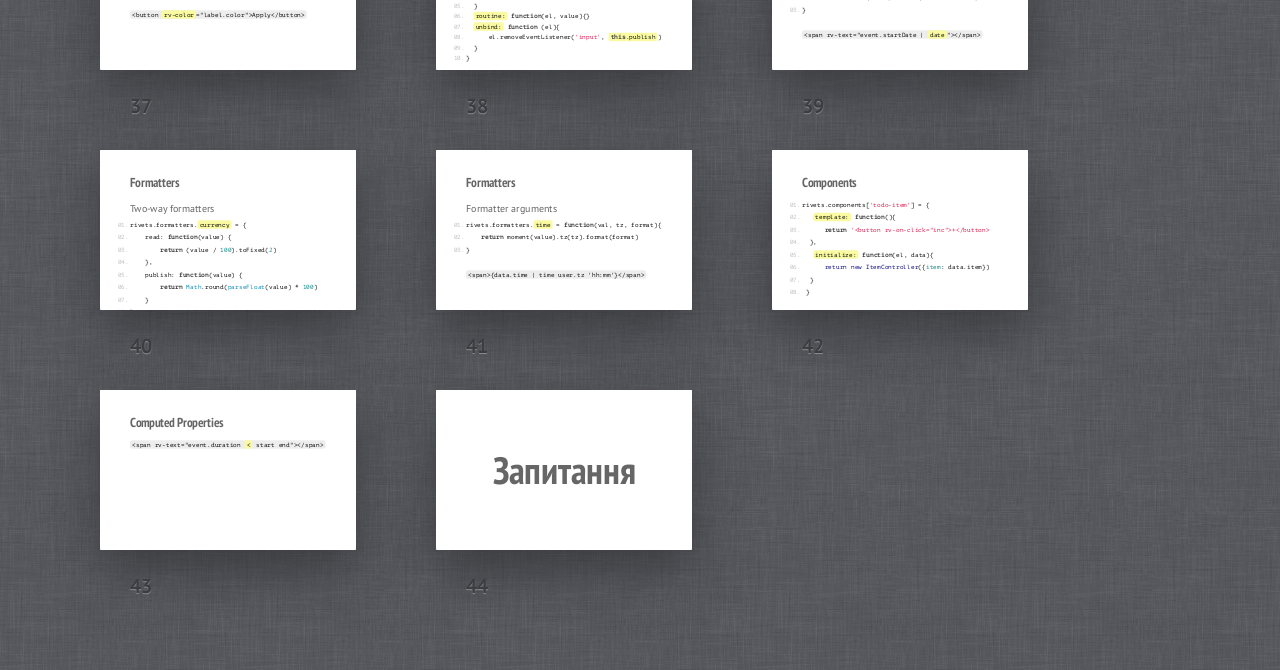
==== commit c887af30: "update examples" ====
--- a/index.html
+++ b/index.html
@@ -217,6 +217,7 @@
     		<ul>
     			<li>MVC</li>
     			<li>MVP</li>
+    			<li>MVI</li>
     			<li><mark>MVVM</mark></li>
     		</ul>
     	</div>
@@ -293,13 +294,16 @@
 
 	<section class="slide">
 		<div>
-			<h2>Перед початком роботи</h2>
+			<h2 style="margin-bottom: 32px">Перед початком роботи</h2>
 			<pre>
 				<code>rivets.configure({</code>
 				<code>	prefix: 'rv',</code>
 				<code>	preloadData: true,</code>
 				<code>	rootInterface: '.',</code>
 				<code>	templateDelimiters: ['{', '}'],</code>
+				<code>	handler: function(target, event, binding){</code>
+				<code>	  this.call(target, event, binding.view.models)</code>
+				<code>  }</code>
 				<code>})</code>
 			</pre>
 		</div>
@@ -310,7 +314,7 @@
 			<h2>Templates</h2>
 			<pre>
 				<code>&lt;section id="userInfo"&gt;</code>
-				<code>	&lt;h3&gt;<mark>{</mark>user.name<mark>}</mark>&lt;/h3&gt;</code>
+				<code>	&lt;h3&gt;<mark>{</mark>user.firstName<mark>}</mark>&lt;/h3&gt;</code>
 				<code>&lt;section&gt;</code>
 			</pre>
 		</div>
@@ -539,8 +543,8 @@
 		-->
 	<div class="progress"><div></div></div>
 	<script src="shower/shower.min.js"></script>
-    <script src="rivets/dist/rivets.bundled.min.js"></script>
-    <script src="examples/input-otuput.js"></script>
+    <script src="./rivets/dist/rivets.bundled.min.js"></script>
+    <script src="./input-output.js"></script>
 	<!-- Copyright © 2014 Yours Truly, Famous Inc. -->
 	<!-- Photos by John Carey, fiftyfootshadows.net -->
 </body>
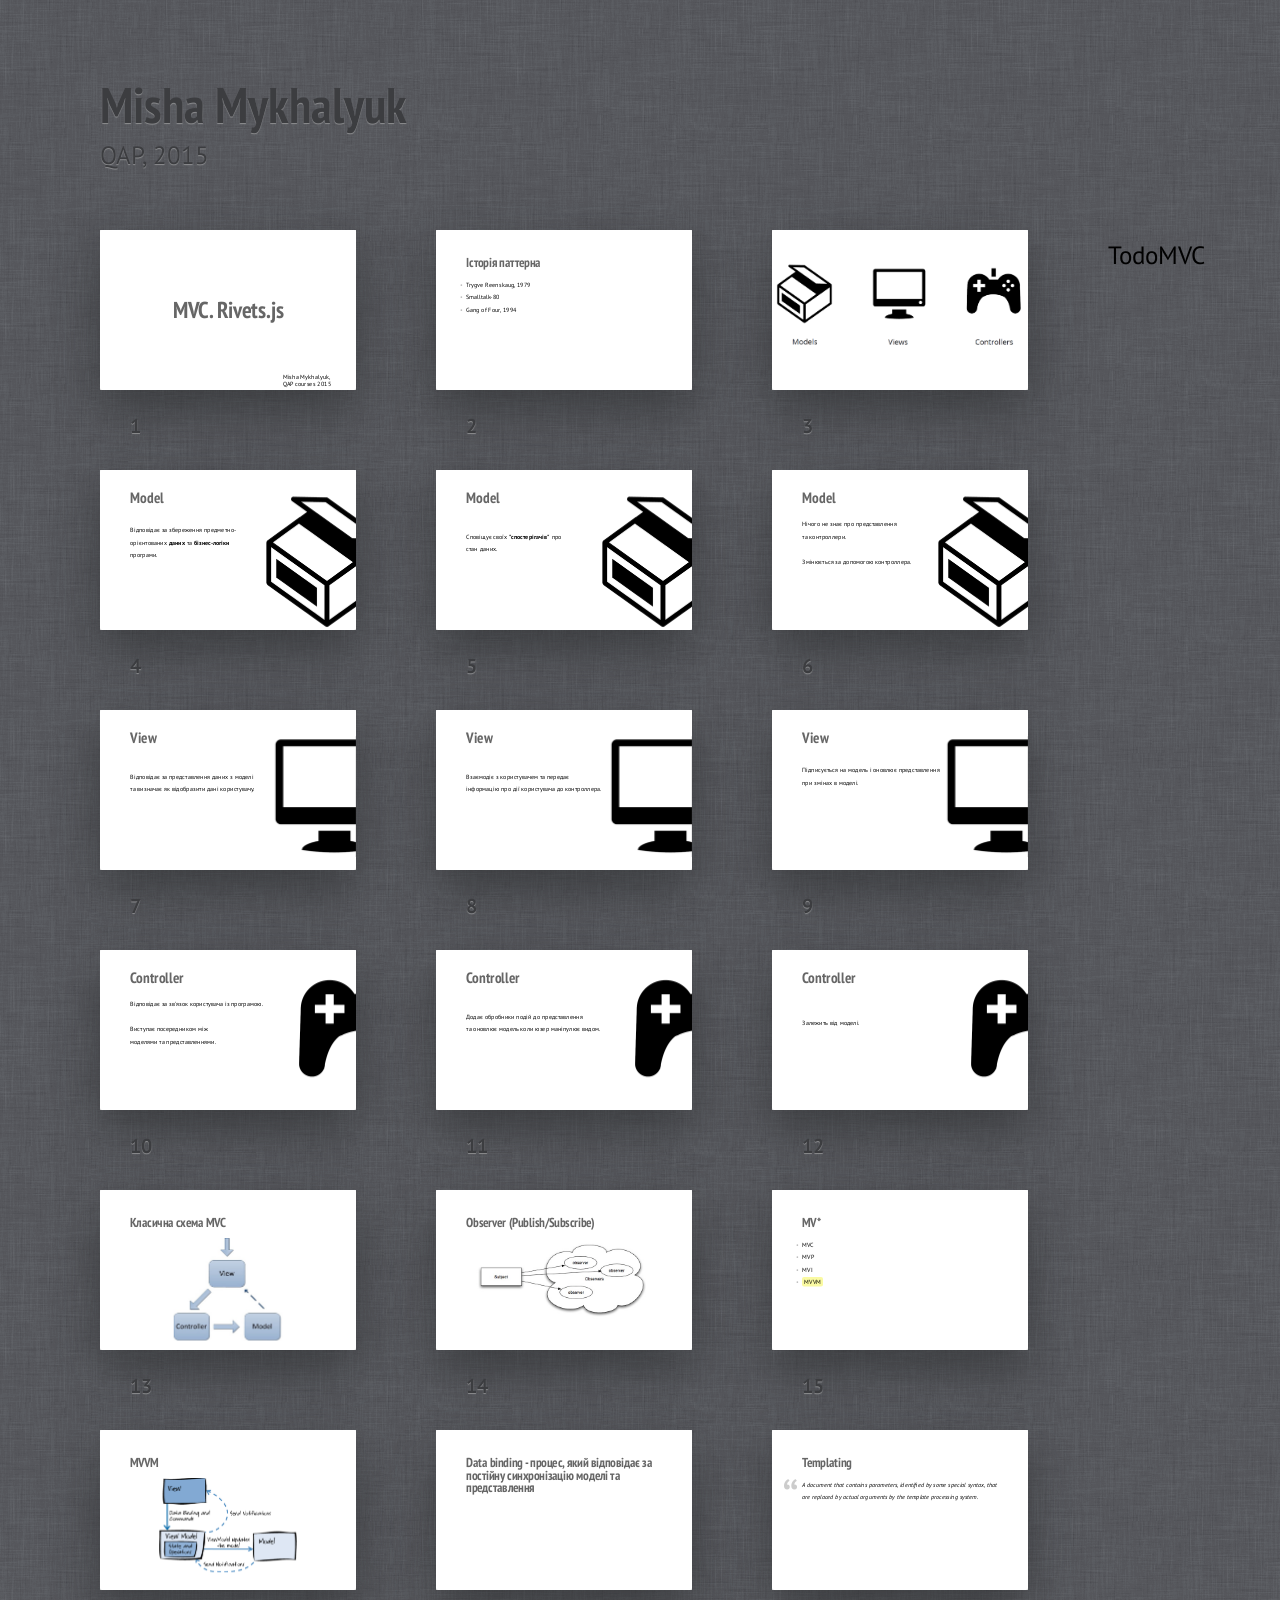
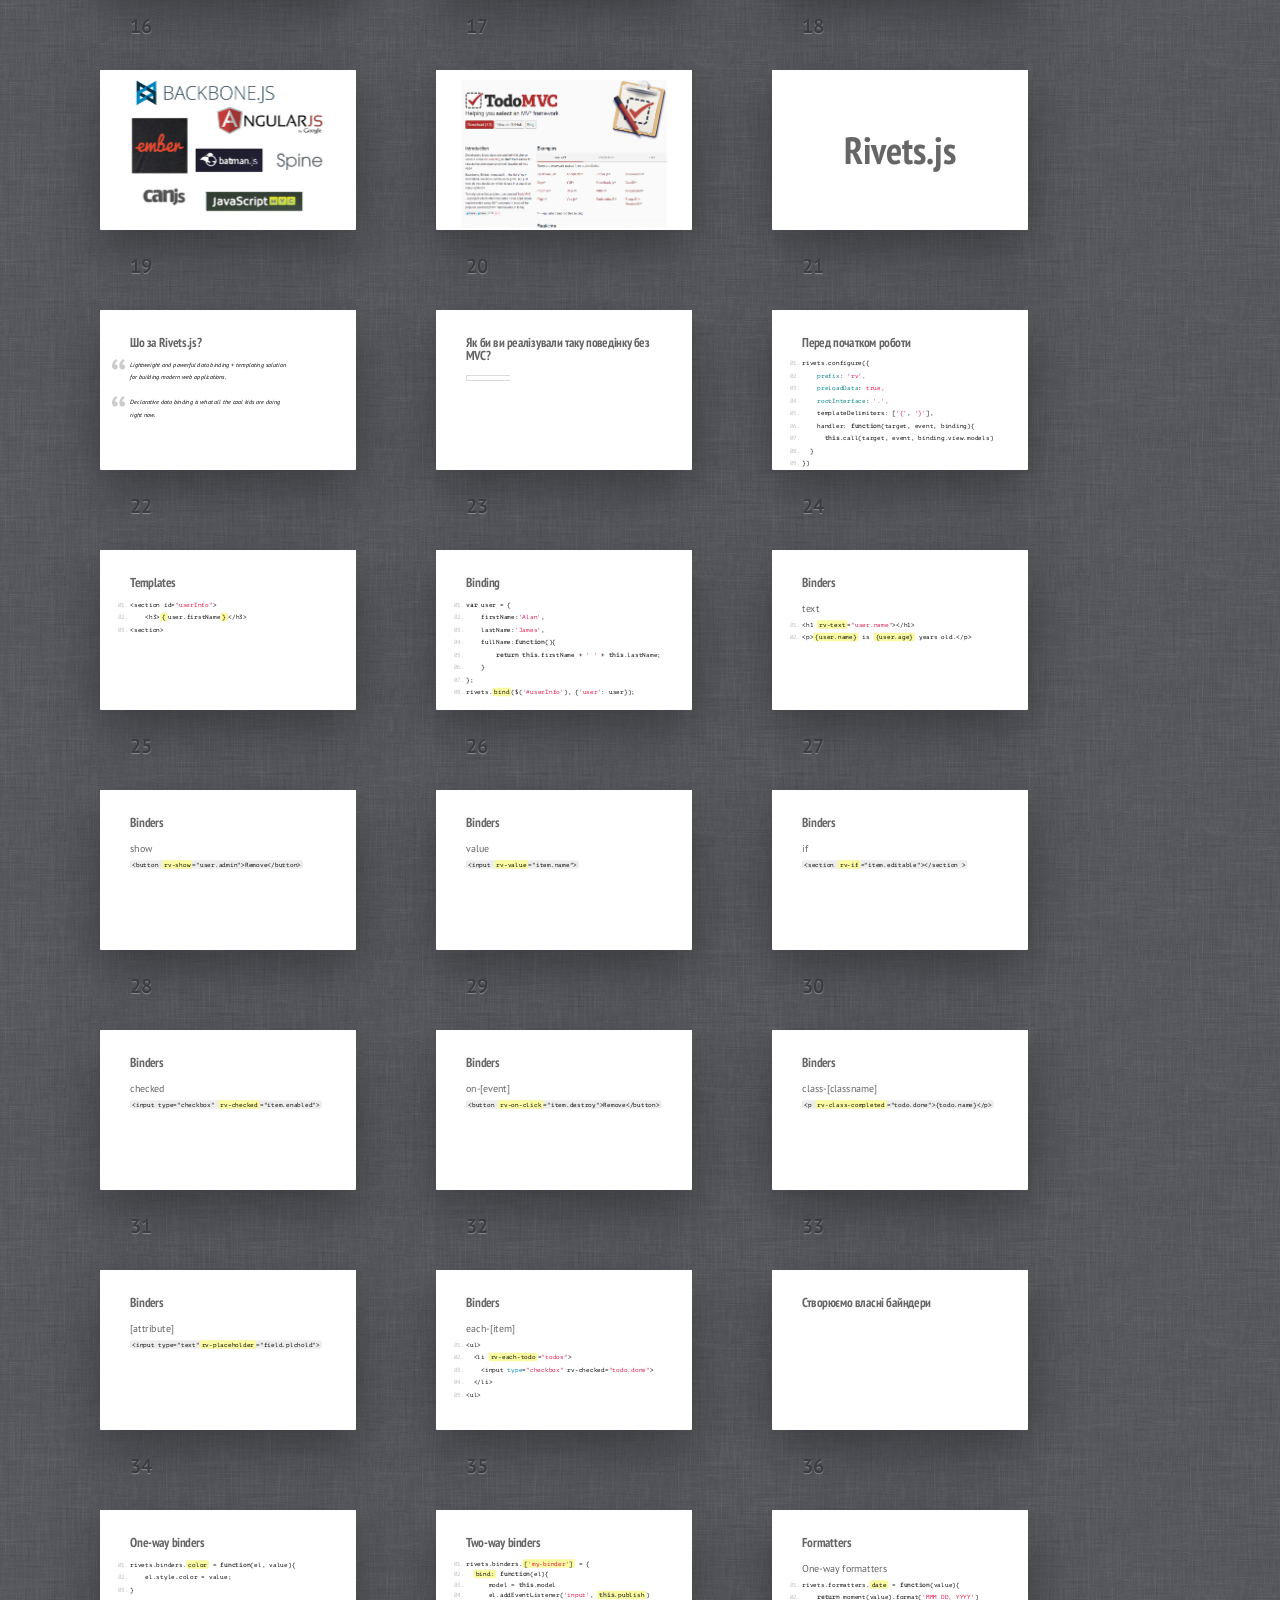
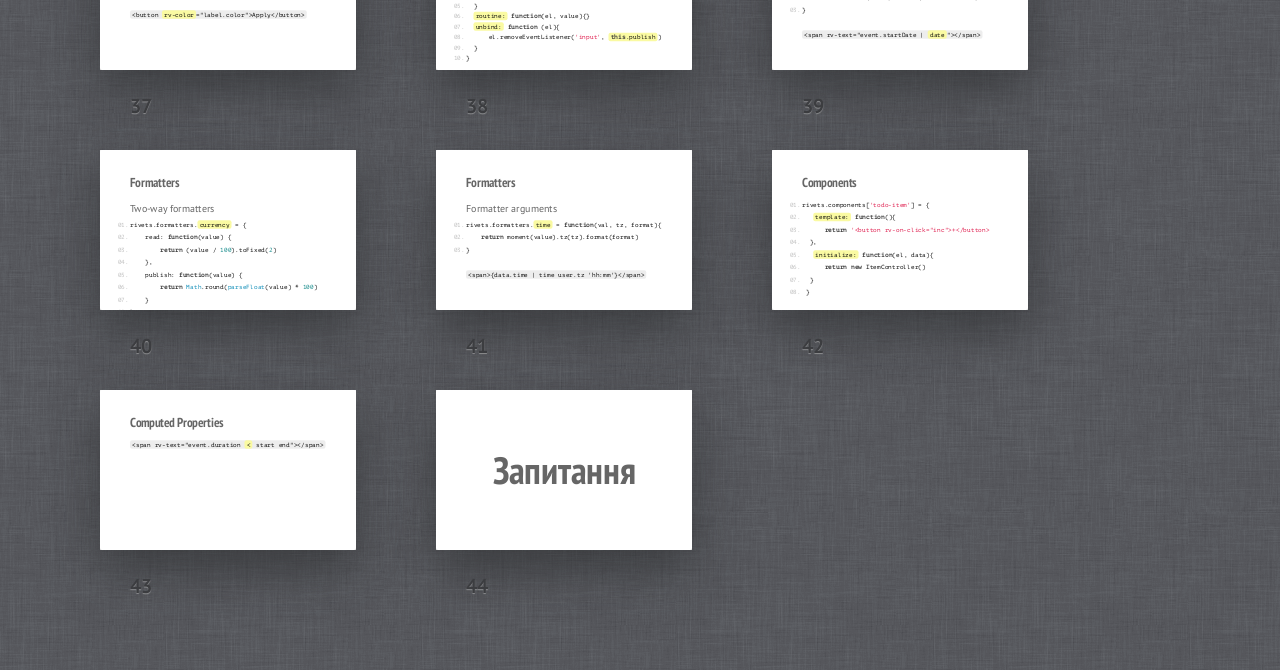
==== commit 46f8d61b: "update rivets component slide" ====
--- a/index.html
+++ b/index.html
@@ -516,11 +516,10 @@
                 <code>      return '&lt;button rv-on-click="inc"&gt;+&lt;/button&gt;</code>
                 <code>  },</code>
                 <code>   <mark>initialize:</mark> function(el, data){</code>
-                <code>      return new ItemController({item: data.item})</code>
+                <code>      return new ItemController()</code>
                 <code>  }</code>
                 <code> }</code>
             </pre>
-			<!--<a href="https://github.com/mikeric/rivets/issues/472">https://github.com/mikeric/rivets/issues/472</a>-->
 		</div>
 	</section>
 
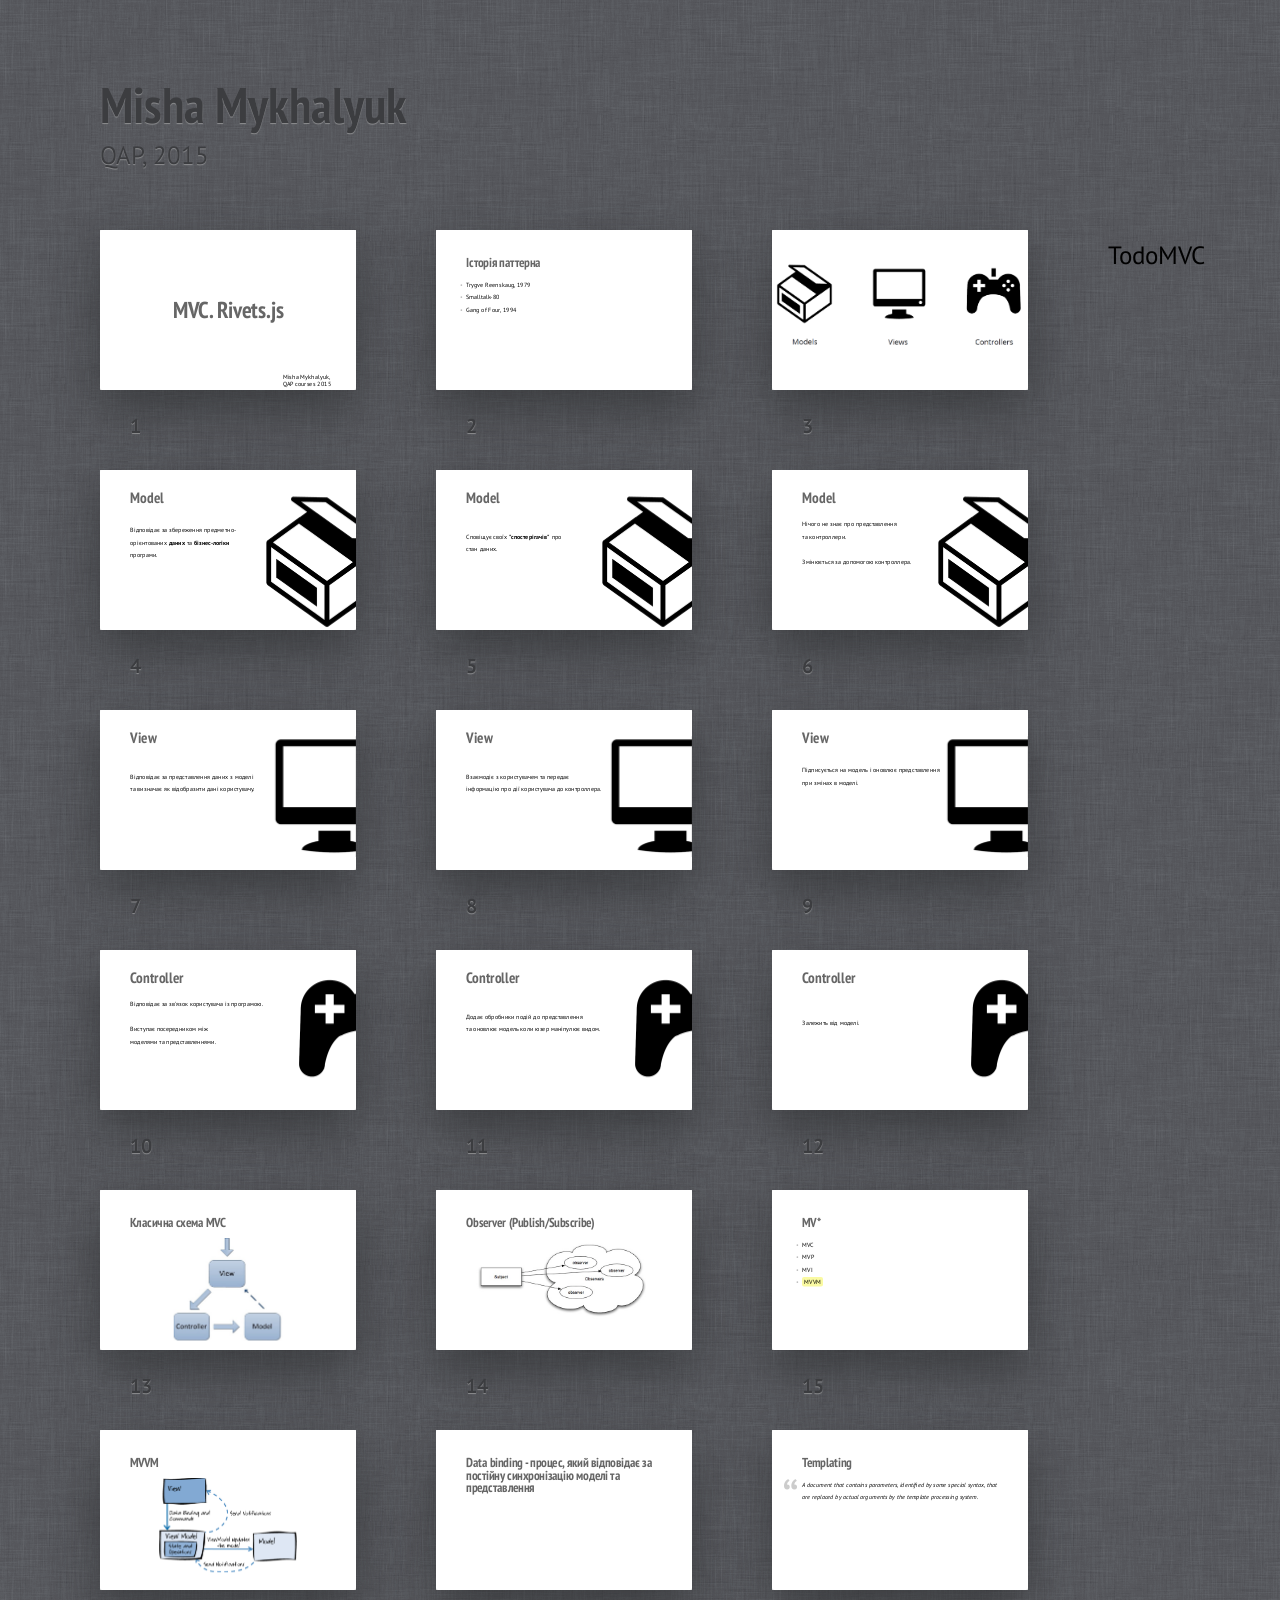
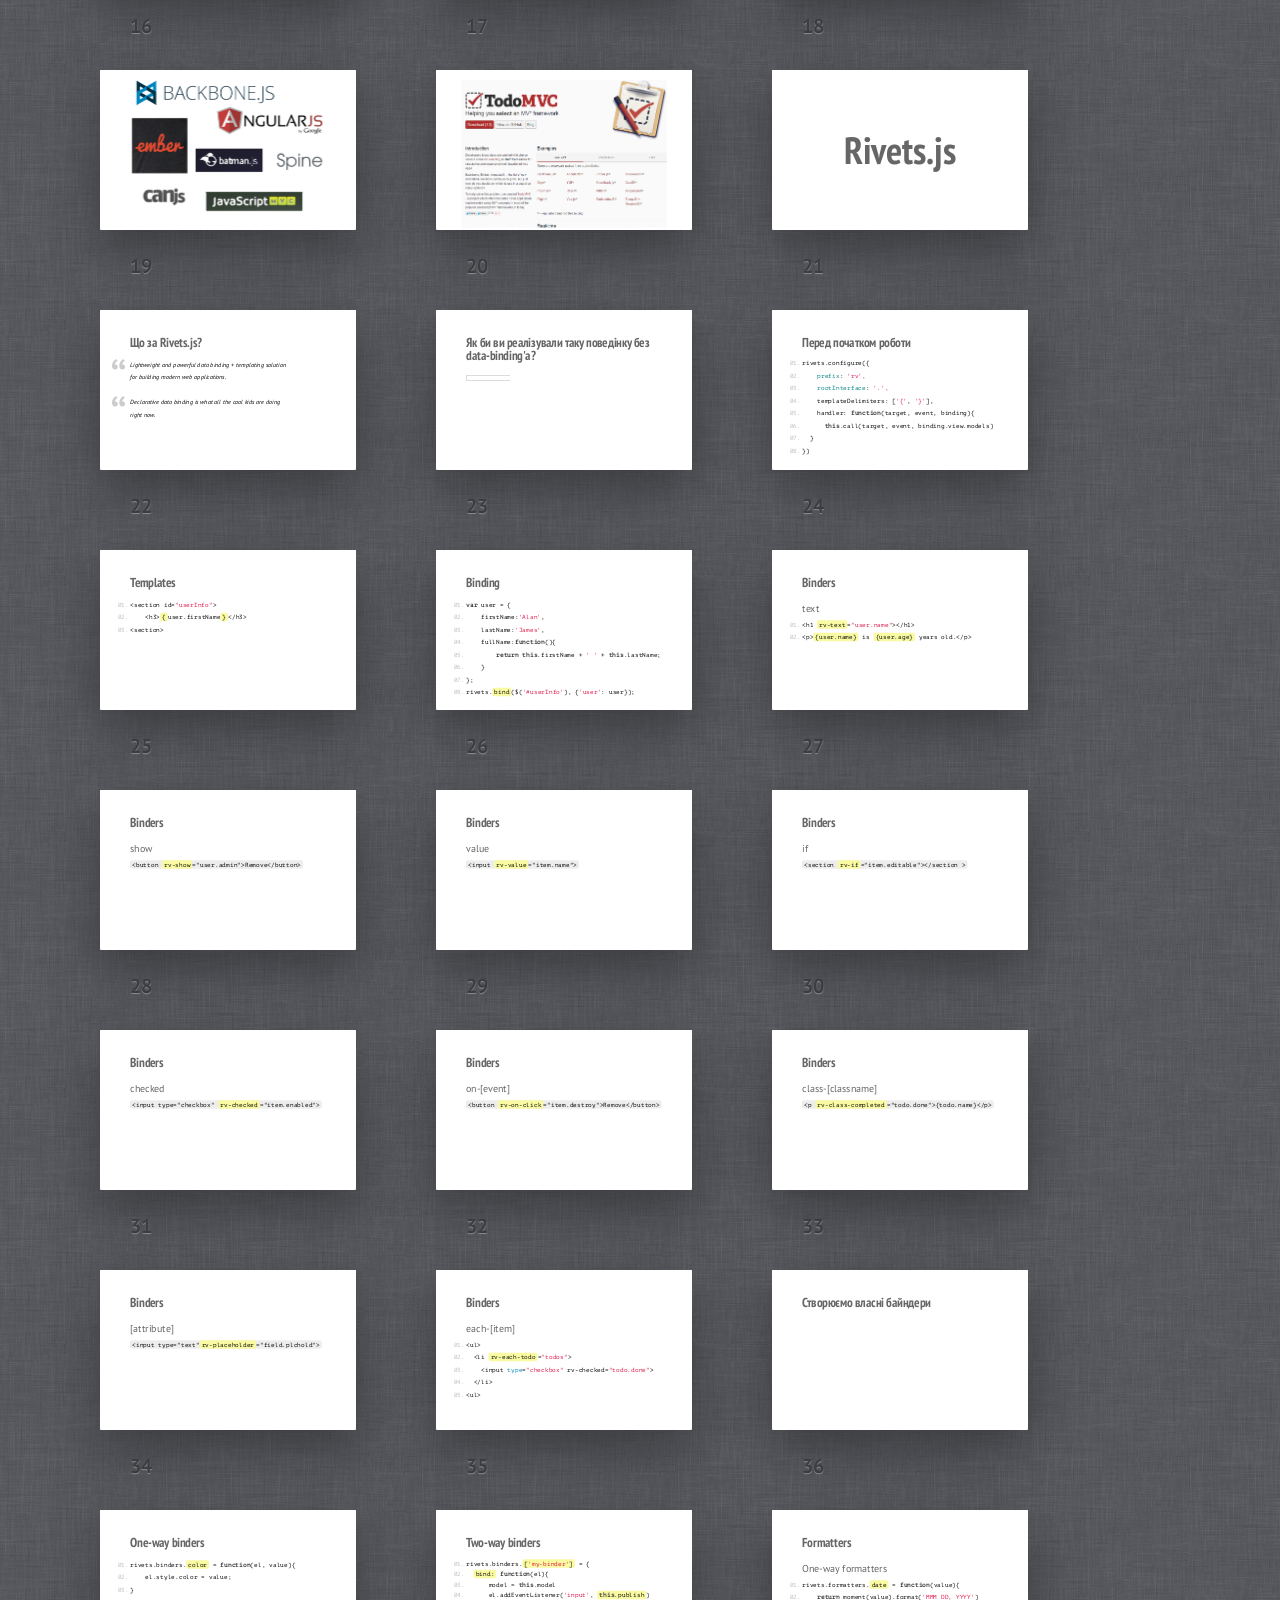
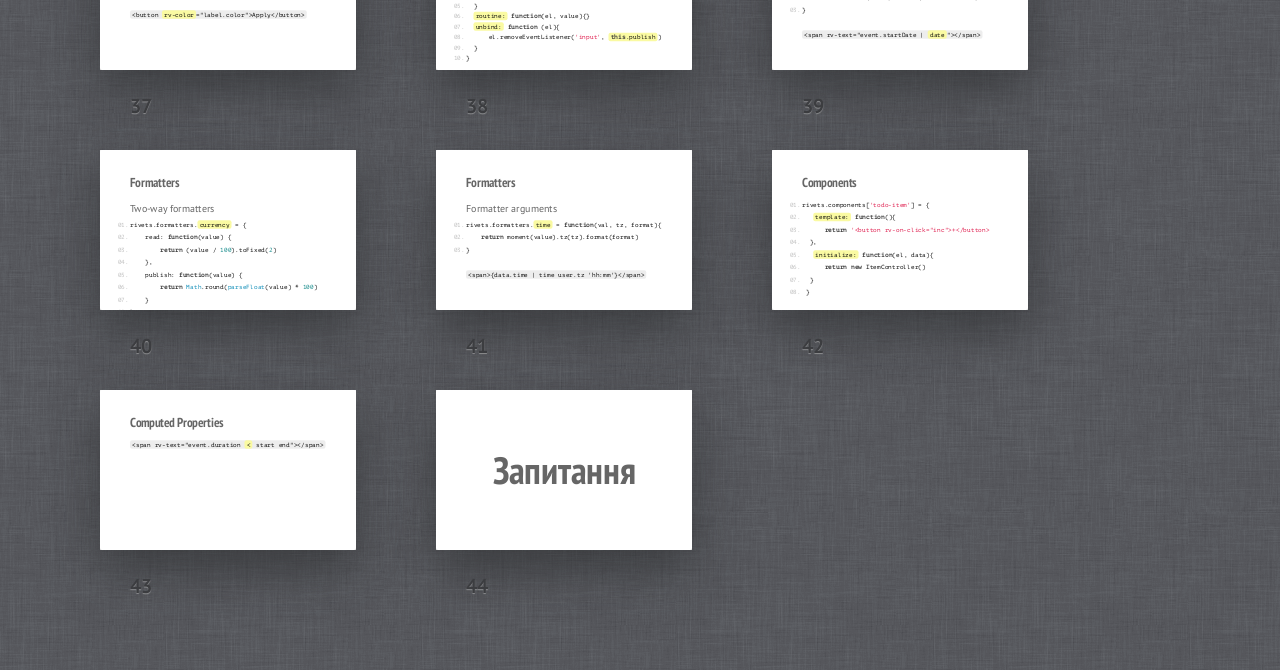
==== commit c47e1ab6: "add examples" ====
--- a/index.html
+++ b/index.html
@@ -267,7 +267,7 @@
 
 	<section class="slide">
 		<div>
-			<h2>Шо за Rivets.js?</h2>
+			<h2>Що за Rivets.js?</h2>
 			<blockquote>
 				Lightweight and powerful data binding + templating solution<br />
 				for building modern web applications.
@@ -282,7 +282,7 @@
 
     <section class="slide">
         <div>
-            <h2>Як би ви реалізували таку поведінку без MVC?</h2>
+            <h2>Як би ви реалізували таку поведінку без data-binding'а?</h2>
             <div id="view">
                 <input type="text" rv-value="model.t"/>
                 <p style="text-align: center; font-size: 50px" rv-text="model.t"></p>
@@ -298,7 +298,6 @@
 			<pre>
 				<code>rivets.configure({</code>
 				<code>	prefix: 'rv',</code>
-				<code>	preloadData: true,</code>
 				<code>	rootInterface: '.',</code>
 				<code>	templateDelimiters: ['{', '}'],</code>
 				<code>	handler: function(target, event, binding){</code>
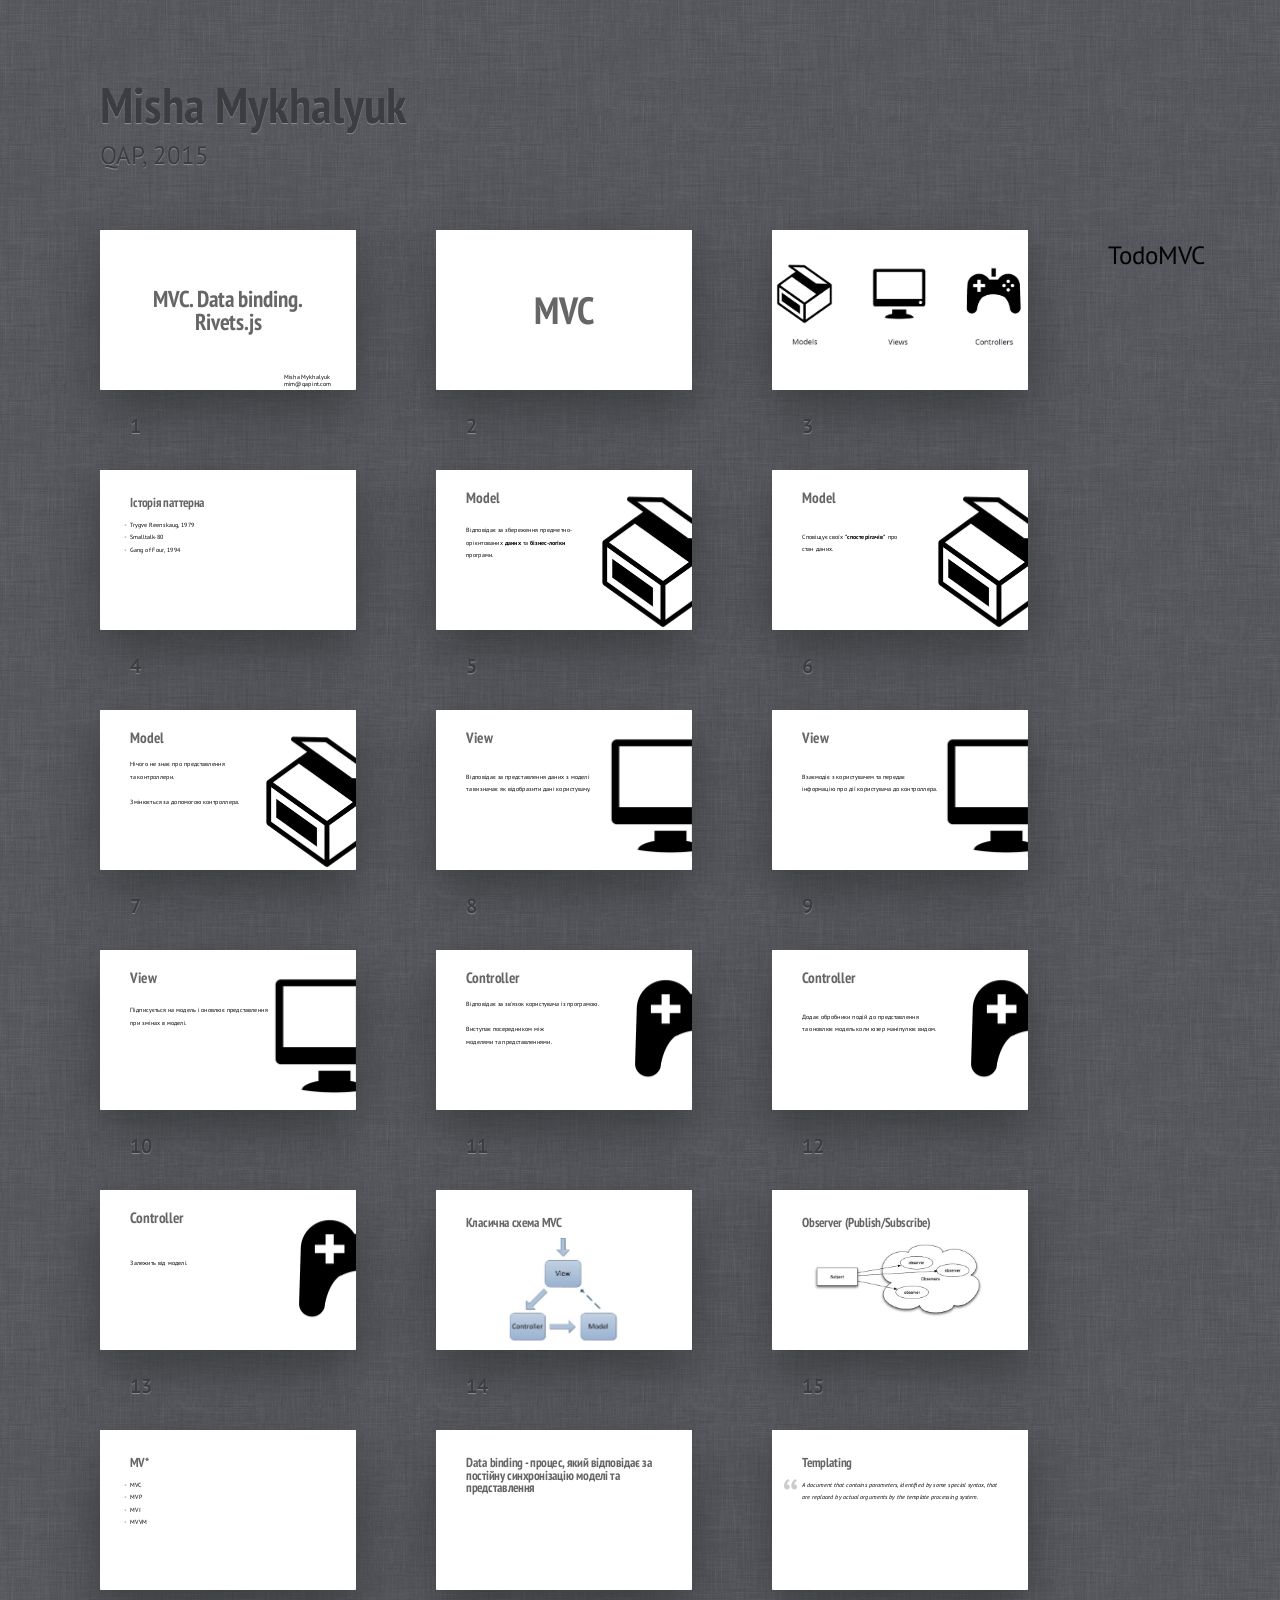
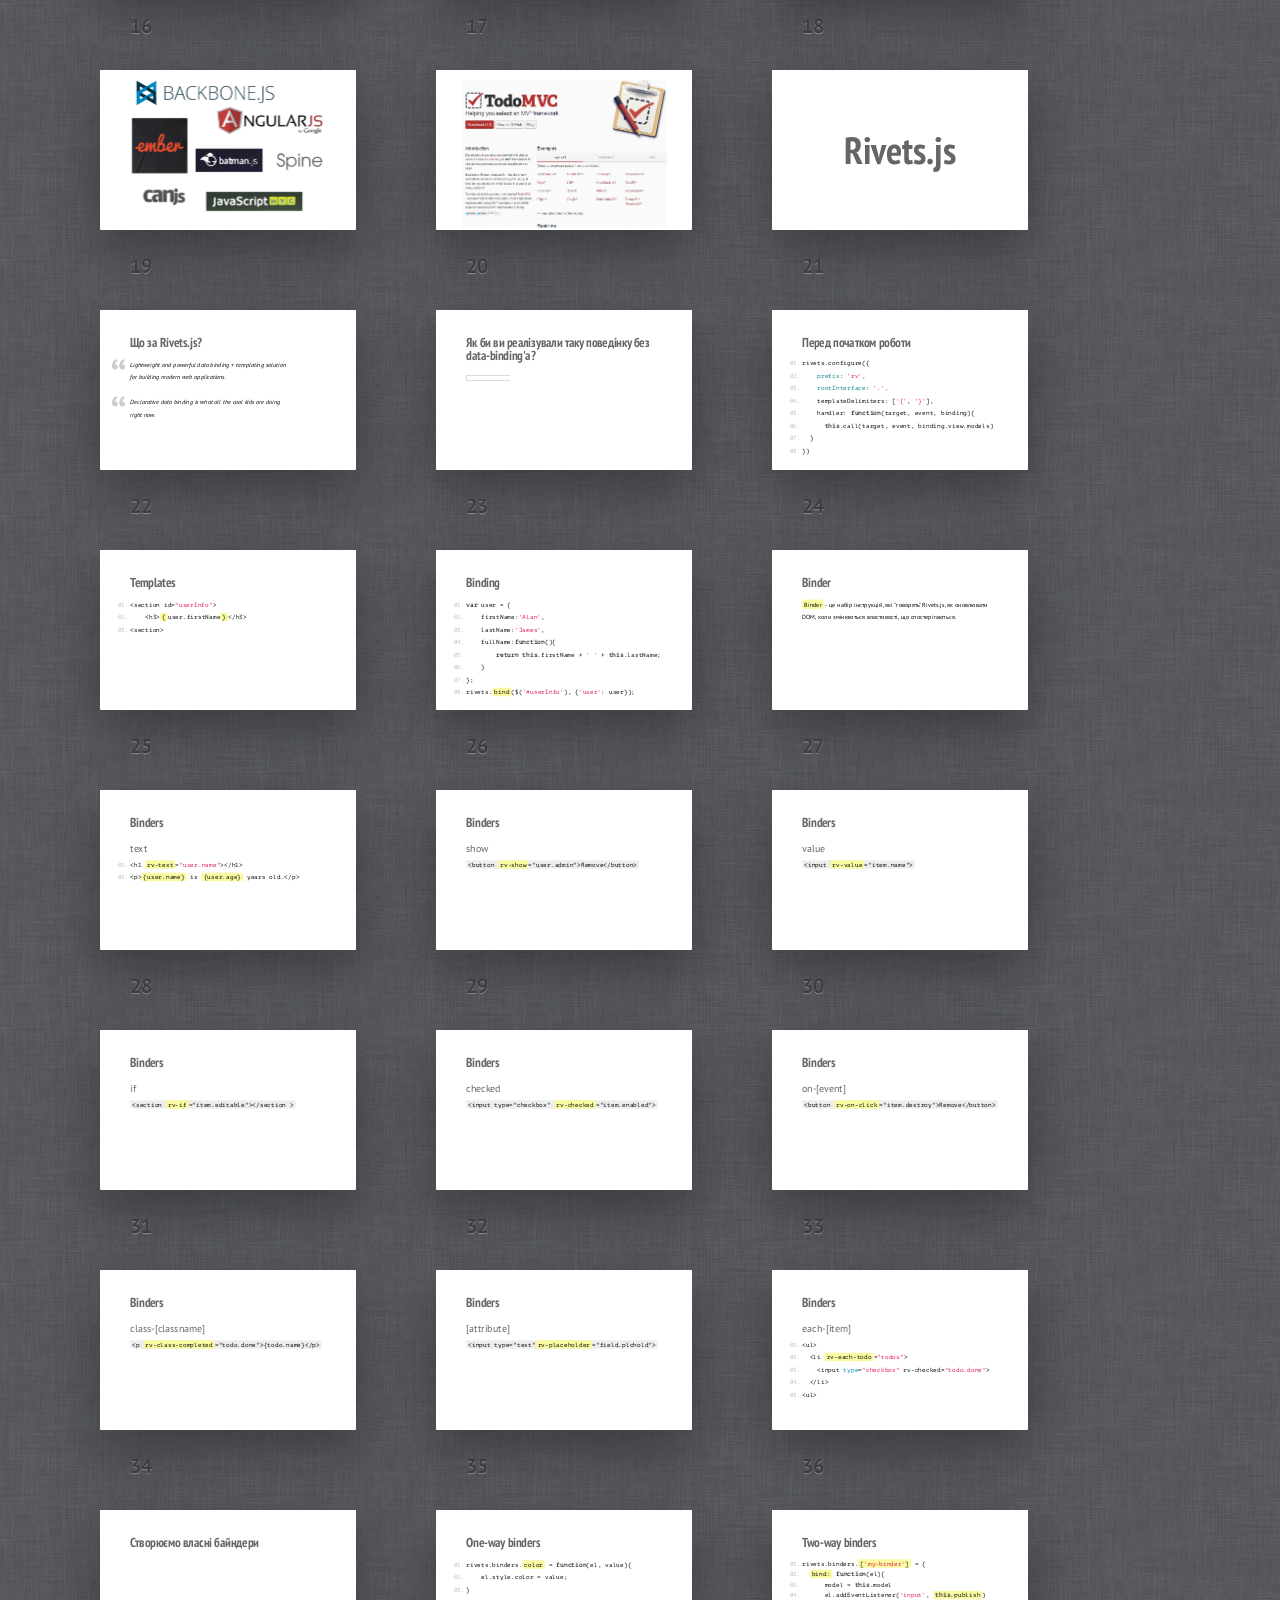
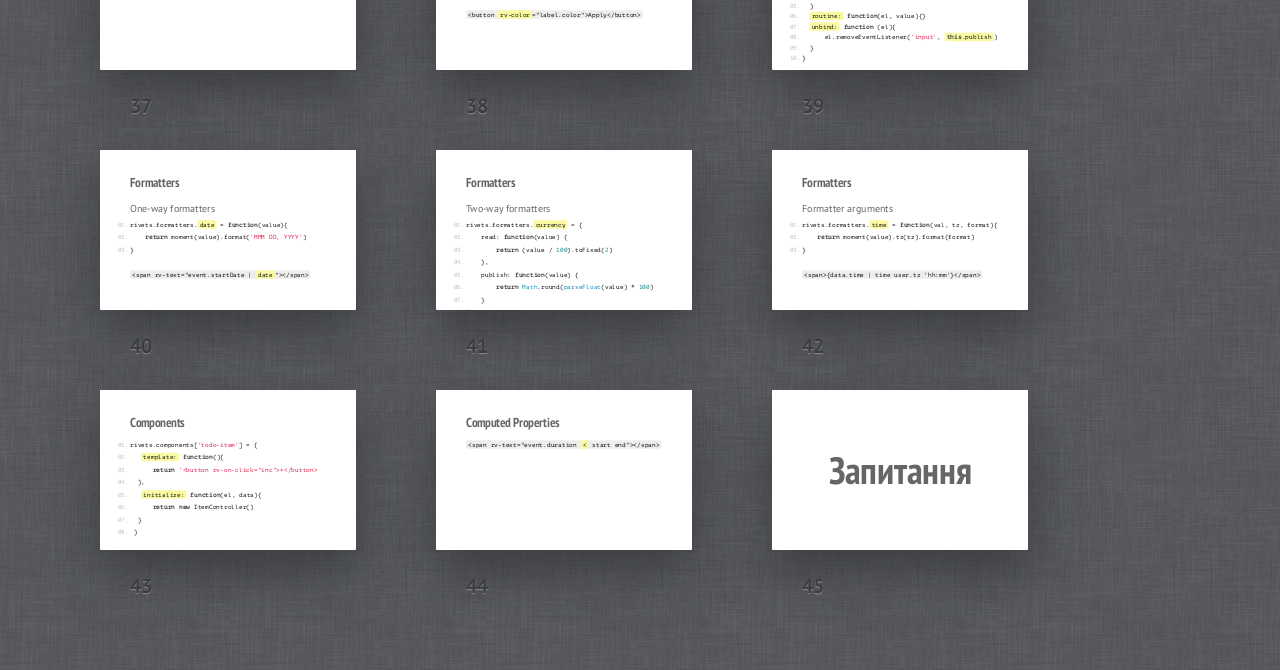
==== commit 757f050a: "update(index.html): add slides" ====
--- a/index.html
+++ b/index.html
@@ -22,21 +22,21 @@
 		}
 		.justify-wrapper div{
 			display: flex;
-  			justify-content: center;
-  			align-items: center;
-  			height: 400px;
+			justify-content: center;
+			align-items: center;
+			height: 400px;
 		}
 		.justify-wrapper div p{
 			margin-bottom: 30px;
 		}
 		.slide h2.mvc-intro{
 			margin: 80px 120px;
-  			font-size: 60px;
+			font-size: 60px;
 		}
 		.binders h3,
 		.formatters h3{
 			font-size: 40px;
-  			color: #666;
+			color: #666;
 		}
 	</style>
 
@@ -47,41 +47,47 @@
 	</header>
 	
 	<section class="slide shout">
-        <div>
-            <h2 style="font-size: 90px;">MVC. Rivets.js</h2>
-            <div class="author">
-                <p>
-                    Misha Mykhalyuk,<br />
-                    QAP courses 2015
-                </p>
-            </div>
-        </div>
-        <style>
-            .author{
-                position: absolute;
-                bottom: 10px;
-                right: 100px;
-            }
-            .author p {
-                margin-bottom: 0;
-                line-height: 30px;
-            }
-        </style>
-    </section>
-
-    <section class="slide">
-        <div>
-            <h2>Історія паттерна</h2>
-            <ul>
-            	<li>Trygve Reenskaug, 1979</li>
-            	<li>Smalltalk-80</li>
-            	<li>Gang of Four, 1994</li>
-            </ul>
-        </div>
-    </section>
+		<div>
+			<h2 style="font-size: 90px;">MVC. Data binding.<br />Rivets.js</h2>
+			<div class="author">
+				<p>
+					Misha Mykhalyuk<br />
+					mim@qapint.com
+				</p>
+			</div>
+		</div>
+		<style>
+			.author{
+				position: absolute;
+				bottom: 10px;
+				right: 100px;
+			}
+			.author p {
+				margin-bottom: 0;
+				line-height: 30px;
+			}
+		</style>
+	</section>
+
+	<section class="slide shout">
+		<div>
+			<h2>MVC</h2>
+		</div>
+	</section>
 
 	<section class="slide cover white">
 		<img style="width: 100%; height: auto; margin-top: 80px;" src="pictures/MVC.png">
+	</section>
+
+	<section class="slide">
+		<div>
+			<h2>Історія паттерна</h2>
+			<ul>
+				<li>Trygve Reenskaug, 1979</li>
+				<li>Smalltalk-80</li>
+				<li>Gang of Four, 1994</li>
+			</ul>
+		</div>
 	</section>
 
 	<section class="slide">
@@ -204,35 +210,28 @@
 		</div>
 	</section>
 
-    <section class="slide">
-        <div>
-            <h2>Observer (Publish/Subscribe)</h2>
+	<section class="slide">
+		<div>
+			<h2>Observer (Publish/Subscribe)</h2>
 			<img src="pictures/observer.jpg" style="display: block; margin: auto; width: 720px;">
-        </div>
-    </section>
-
-    <section class="slide">
-    	<div>
-    		<h2>MV*</h2>
-    		<ul>
-    			<li>MVC</li>
-    			<li>MVP</li>
-    			<li>MVI</li>
-    			<li><mark>MVVM</mark></li>
-    		</ul>
-    	</div>
-    </section>
-
-    <section class="slide">
-        <div>
-            <h2>MVVM</h2>
-			<img src="pictures/mvvm.png" style="display: block; margin: auto;">
-        </div>
-    </section>
-
-	<section class="slide">
-		<div>
-			<h2>Data binding - процес, який відповідає за постійну синхронізацію моделі та представлення</h2>
+		</div>
+	</section>
+
+	<section class="slide">
+		<div>
+			<h2>MV*</h2>
+			<ul>
+				<li>MVC</li>
+				<li>MVP</li>
+				<li>MVI</li>
+				<li>MVVM</li>
+			</ul>
+		</div>
+	</section>
+
+	<section class="slide">
+		<div>
+			<h2><b>Data binding - процес, який відповідає за постійну синхронізацію моделі та представлення</h2>
 		</div>
 	</section>
 
@@ -280,17 +279,17 @@
 		</div>
 	</section>
 
-    <section class="slide">
-        <div>
-            <h2>Як би ви реалізували таку поведінку без data-binding'а?</h2>
-            <div id="view">
-                <input type="text" rv-value="model.t"/>
-                <p style="text-align: center; font-size: 50px" rv-text="model.t"></p>
-                <p style="text-align: center; font-size: 30px" rv-text="model.t"></p>
-                <p style="text-align: center; font-size: 10px" rv-text="model.t"></p>
-            </div>
-        </div>
-    </section>
+	<section class="slide">
+		<div>
+			<h2>Як би ви реалізували таку поведінку без data-binding'а?</h2>
+			<div id="view">
+				<input type="text" rv-value="model.t"/>
+				<p style="text-align: center; font-size: 50px" rv-text="model.t"></p>
+				<p style="text-align: center; font-size: 30px" rv-text="model.t"></p>
+				<p style="text-align: center; font-size: 10px" rv-text="model.t"></p>
+			</div>
+		</div>
+	</section>
 
 	<section class="slide">
 		<div>
@@ -335,6 +334,13 @@
 		</div>
 	</section>
 
+	<section class="slide">
+		<div>
+			<h2>Binder</h2>
+			<h3><mark>Binder</mark> - це набір інструкцій, які "говорять" Rivets.js, як оновлювати DOM, коли змінюються властивості, що спостерігаються.</h3>
+		</div>
+	</section>
+
 	<section class="slide binders">
 		<div>
 			<h2>Binders</h2>
@@ -346,21 +352,21 @@
 		</div>
 	</section>
 
-    <section class="slide binders">
-        <div>
-            <h2>Binders</h2>
-            <h3>show</h3>
-            <code>&lt;button <mark>rv-show</mark>="user.admin"&gt;Remove&lt;/button&gt;</code>
-        </div>
-    </section>
-
-    <section class="slide binders">
-        <div>
-            <h2>Binders</h2>
-            <h3>value</h3>
-            <code>&lt;input <mark>rv-value</mark>="item.name"&gt;</code>
-        </div>
-    </section>
+	<section class="slide binders">
+		<div>
+			<h2>Binders</h2>
+			<h3>show</h3>
+			<code>&lt;button <mark>rv-show</mark>="user.admin"&gt;Remove&lt;/button&gt;</code>
+		</div>
+	</section>
+
+	<section class="slide binders">
+		<div>
+			<h2>Binders</h2>
+			<h3>value</h3>
+			<code>&lt;input <mark>rv-value</mark>="item.name"&gt;</code>
+		</div>
+	</section>
 
 	<section class="slide binders">
 		<div>
@@ -370,29 +376,29 @@
 		</div>
 	</section>
 
-    <section class="slide binders">
-        <div>
-            <h2>Binders</h2>
-            <h3>checked</h3>
-            <code>&lt;input type="checkbox" <mark>rv-checked</mark>="item.enabled"&gt;</code>
-        </div>
-    </section>
-
-    <section class="slide binders">
-        <div>
-            <h2>Binders</h2>
-            <h3>on-[event]</h3>
-            <code>&lt;button <mark>rv-on-click</mark>="item.destroy"&gt;Remove&lt;/button&gt;</code>
-        </div>
-    </section>
-
-    <section class="slide binders">
-        <div>
-            <h2>Binders</h2>
-            <h3>class-[classname]</h3>
-            <code>&lt;p <mark>rv-class-completed</mark>="todo.done"&gt;{todo.name}&lt;/p&gt;</code>
-        </div>
-    </section>
+	<section class="slide binders">
+		<div>
+			<h2>Binders</h2>
+			<h3>checked</h3>
+			<code>&lt;input type="checkbox" <mark>rv-checked</mark>="item.enabled"&gt;</code>
+		</div>
+	</section>
+
+	<section class="slide binders">
+		<div>
+			<h2>Binders</h2>
+			<h3>on-[event]</h3>
+			<code>&lt;button <mark>rv-on-click</mark>="item.destroy"&gt;Remove&lt;/button&gt;</code>
+		</div>
+	</section>
+
+	<section class="slide binders">
+		<div>
+			<h2>Binders</h2>
+			<h3>class-[classname]</h3>
+			<code>&lt;p <mark>rv-class-completed</mark>="todo.done"&gt;{todo.name}&lt;/p&gt;</code>
+		</div>
+	</section>
 
 	<section class="slide binders">
 		<div>
@@ -416,11 +422,11 @@
 		</div>
 	</section>
 
-    <section class="slide">
-        <div>
-            <h2>Створюємо власні байндери</h2>
-        </div>
-    </section>
+	<section class="slide">
+		<div>
+			<h2>Створюємо власні байндери</h2>
+		</div>
+	</section>
 
 	<section class="slide binders">
 		<div>
@@ -440,21 +446,21 @@
 			 <pre>
 				<code>rivets.binders.<mark>['my-binder']</mark> = {</code>
 				<code>  <mark>bind:</mark> function(el){</code>
-                <code>      model = this.model</code>
-                <code>      el.addEventListener('input', <mark>this.publish</mark>)</code>
-                <code>  }</code>
-                <code>  <mark>routine:</mark> function(el, value){}</code>
-                <code>  <mark>unbind:</mark> function (el){</code>
-                <code>      el.removeEventListener('input', <mark>this.publish</mark>)</code>
-                <code>  }</code>
+				<code>      model = this.model</code>
+				<code>      el.addEventListener('input', <mark>this.publish</mark>)</code>
+				<code>  }</code>
+				<code>  <mark>routine:</mark> function(el, value){}</code>
+				<code>  <mark>unbind:</mark> function (el){</code>
+				<code>      el.removeEventListener('input', <mark>this.publish</mark>)</code>
+				<code>  }</code>
 				<code>}</code>
 			</pre>
 		</div>
-        <style>
-            .slide.lh code{
-                line-height: 42px;
-            }
-        </style>
+		<style>
+			.slide.lh code{
+				line-height: 42px;
+			}
+		</style>
 	</section>
 
 	<section class="slide formatters">
@@ -509,16 +515,16 @@
 	<section class="slide">
 		<div>
 			<h2>Components</h2>
-            <pre>
-                <code>rivets.components['todo-item'] = {</code>
-                <code>   <mark>template:</mark> function(){</code>
-                <code>      return '&lt;button rv-on-click="inc"&gt;+&lt;/button&gt;</code>
-                <code>  },</code>
-                <code>   <mark>initialize:</mark> function(el, data){</code>
-                <code>      return new ItemController()</code>
-                <code>  }</code>
-                <code> }</code>
-            </pre>
+			<pre>
+				<code>rivets.components['todo-item'] = {</code>
+				<code>   <mark>template:</mark> function(){</code>
+				<code>      return '&lt;button rv-on-click="inc"&gt;+&lt;/button&gt;</code>
+				<code>  },</code>
+				<code>   <mark>initialize:</mark> function(el, data){</code>
+				<code>      return new ItemController()</code>
+				<code>  }</code>
+				<code> }</code>
+			</pre>
 		</div>
 	</section>
 
@@ -529,11 +535,11 @@
 		</div>
 	</section>
 
-    <section class="slide shout">
-        <div>
-            <h2>Запитання</h2>
-        </div>
-    </section>
+	<section class="slide shout">
+		<div>
+			<h2>Запитання</h2>
+		</div>
+	</section>
 
 	<!--
 		To hide progress bar from entire presentation
@@ -541,8 +547,8 @@
 		-->
 	<div class="progress"><div></div></div>
 	<script src="shower/shower.min.js"></script>
-    <script src="./rivets/dist/rivets.bundled.min.js"></script>
-    <script src="./input-output.js"></script>
+	<script src="./rivets/dist/rivets.bundled.min.js"></script>
+	<script src="./input-output.js"></script>
 	<!-- Copyright © 2014 Yours Truly, Famous Inc. -->
 	<!-- Photos by John Carey, fiftyfootshadows.net -->
 </body>
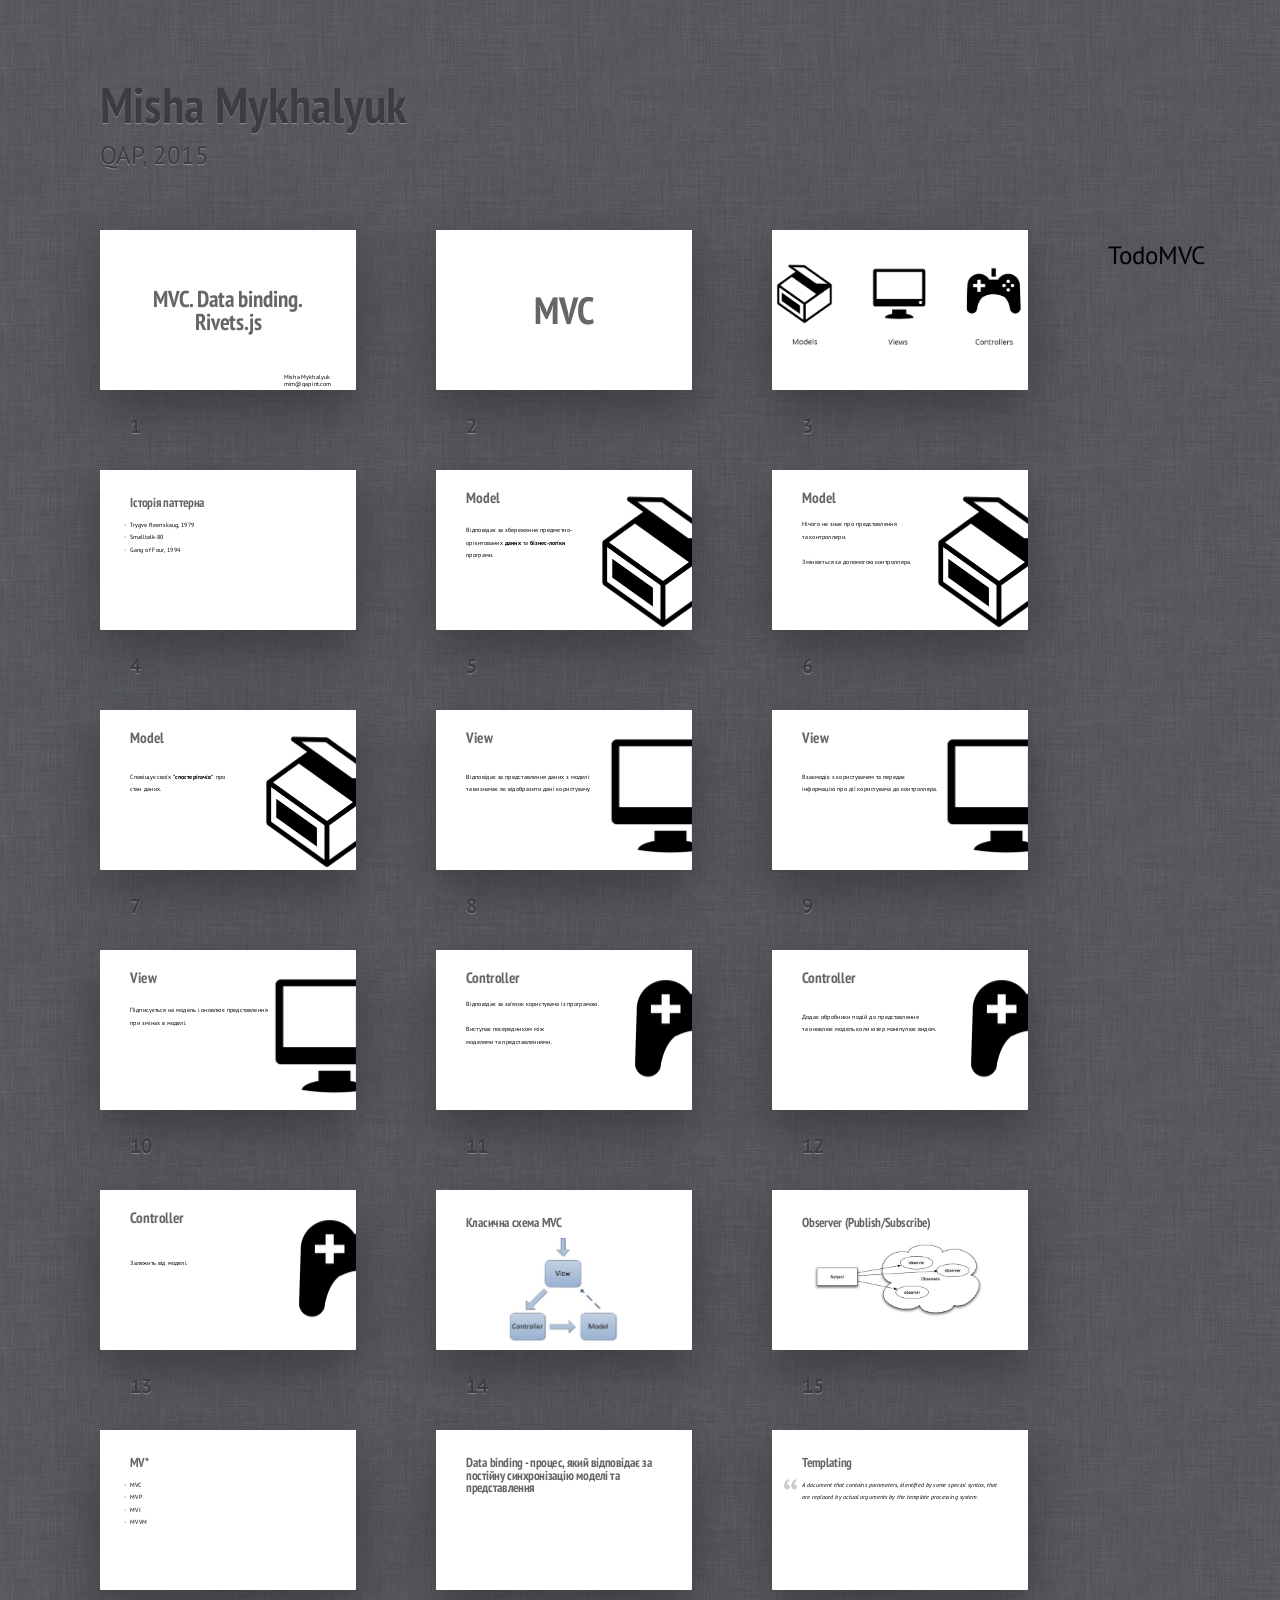
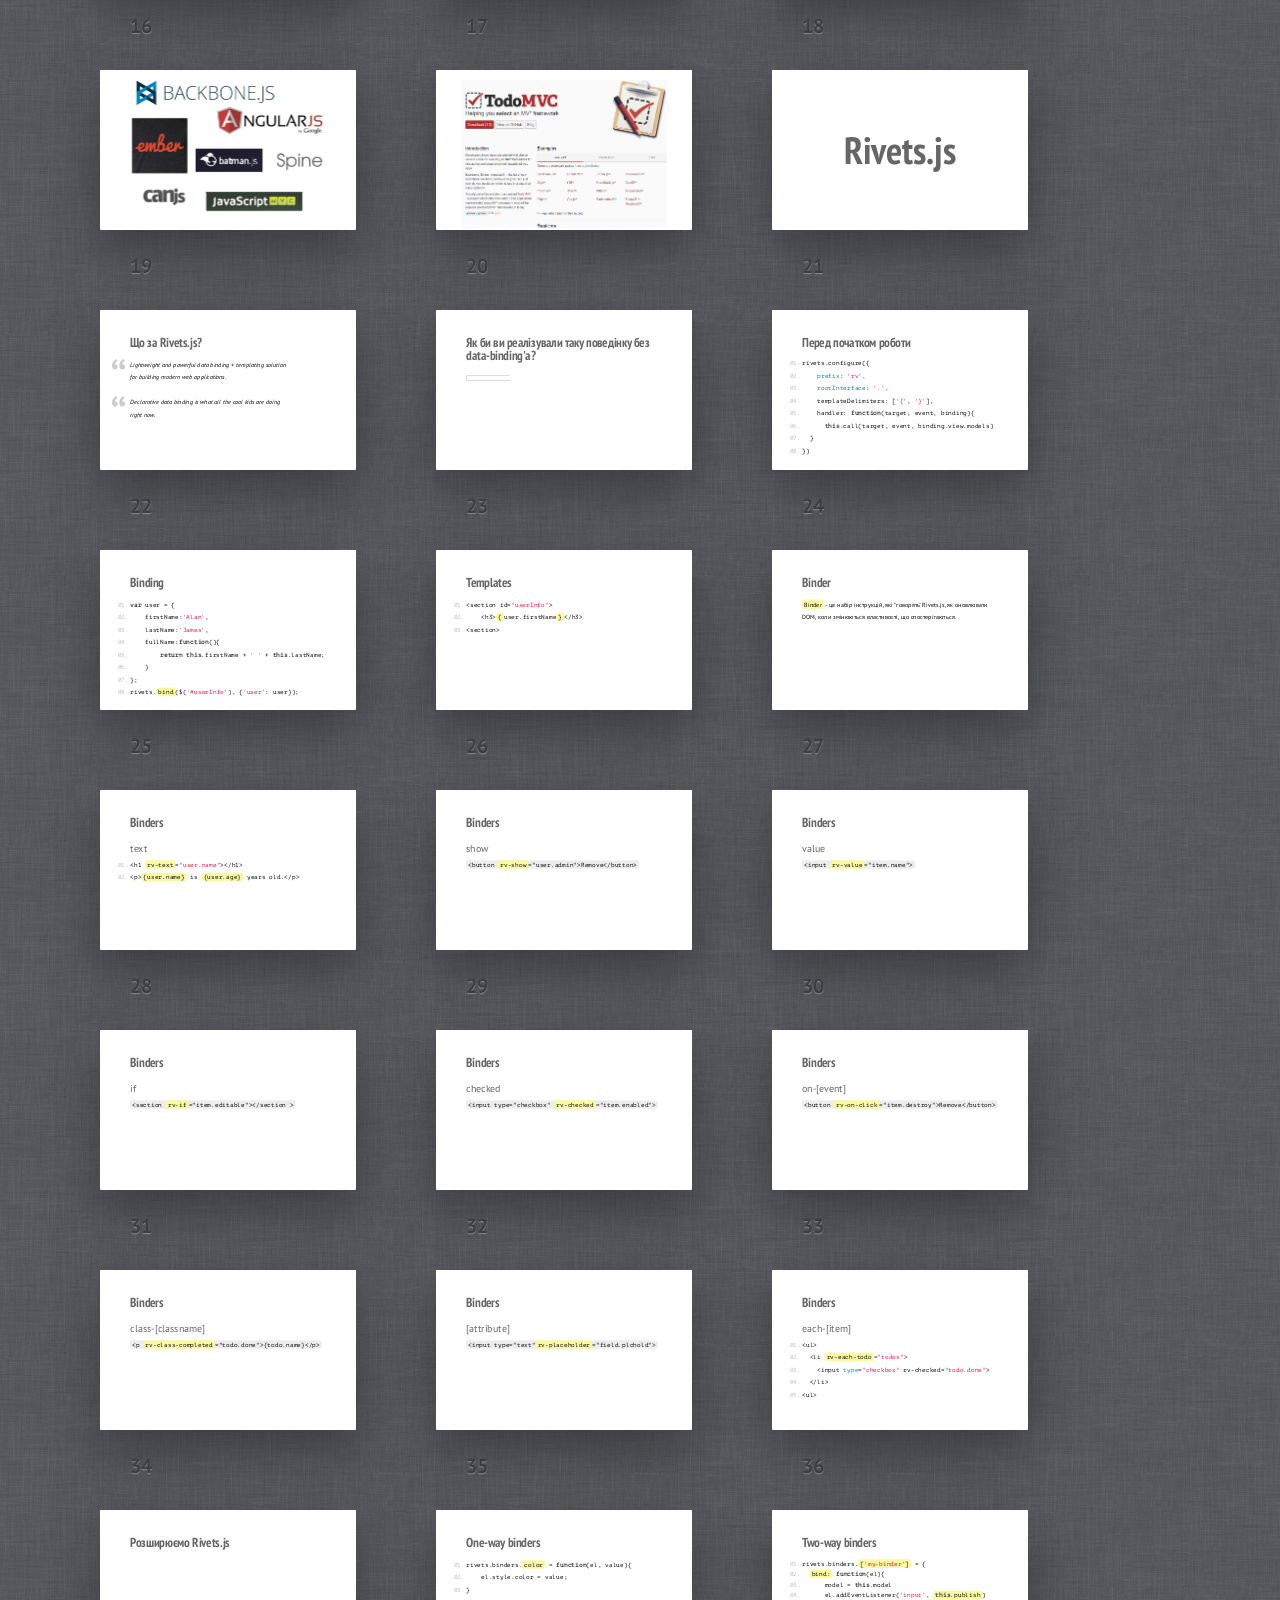
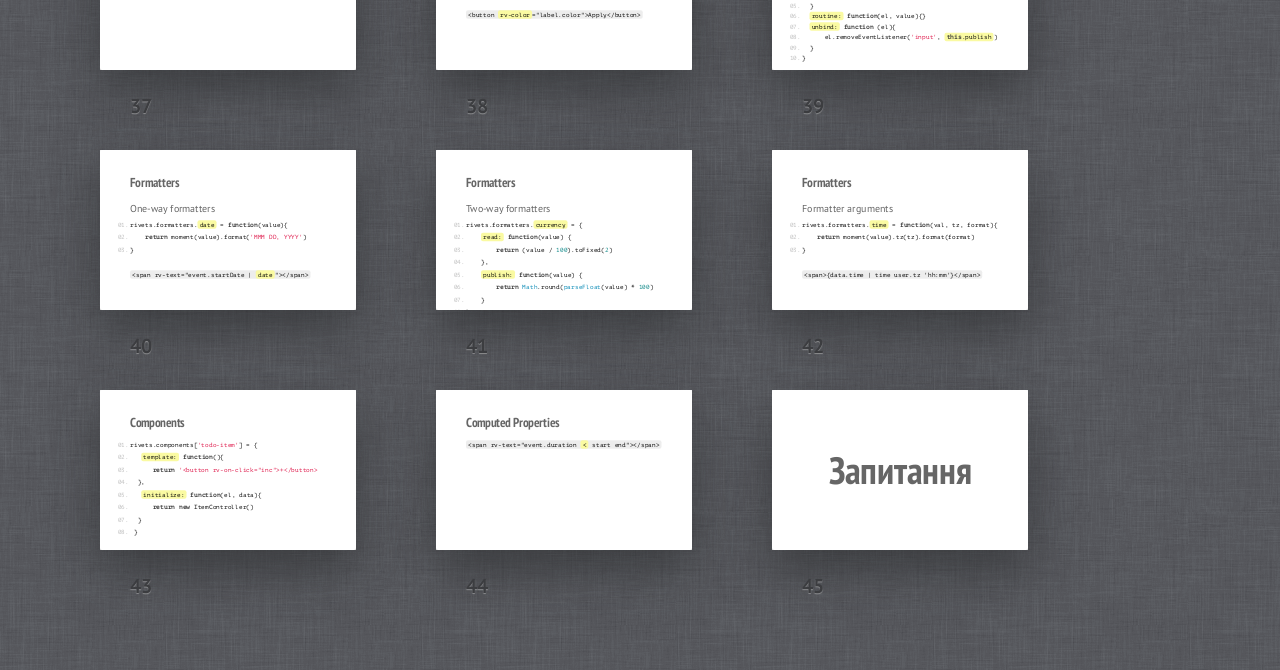
==== commit 9f7fc06d: "update(index.html): corrections" ====
--- a/index.html
+++ b/index.html
@@ -105,20 +105,20 @@
 		<div class="justify-wrapper">
 			<div>
 				<p>
-					Сповіщує своїх <b>"спостерігачів"</b> про<br /> стан даних.
-				</p>
-			</div>
-			<img src="pictures/model_logo.png">
-		</div>
-	</section>
-
-	<section class="slide">
-		<h2 class="mvc-intro">Model</h2>
-		<div class="justify-wrapper">
-			<div>
-				<p>
 					Нічого не знає про представлення<br /> та контроллери.<br /><br />
 					Змінюється за допомогою контроллера.
+				</p>
+			</div>
+			<img src="pictures/model_logo.png">
+		</div>
+	</section>
+
+	<section class="slide">
+		<h2 class="mvc-intro">Model</h2>
+		<div class="justify-wrapper">
+			<div>
+				<p>
+					Сповіщує своїх <b>"спостерігачів"</b> про<br /> стан даних.
 				</p>
 			</div>
 			<img src="pictures/model_logo.png">
@@ -306,17 +306,6 @@
 			</pre>
 		</div>
 	</section>
-
-	<section class="slide">
-		<div>
-			<h2>Templates</h2>
-			<pre>
-				<code>&lt;section id="userInfo"&gt;</code>
-				<code>	&lt;h3&gt;<mark>{</mark>user.firstName<mark>}</mark>&lt;/h3&gt;</code>
-				<code>&lt;section&gt;</code>
-			</pre>
-		</div>
-	</section>
 	
 	<section class="slide">
 		<div>
@@ -336,6 +325,17 @@
 
 	<section class="slide">
 		<div>
+			<h2>Templates</h2>
+			<pre>
+				<code>&lt;section id="userInfo"&gt;</code>
+				<code>	&lt;h3&gt;<mark>{</mark>user.firstName<mark>}</mark>&lt;/h3&gt;</code>
+				<code>&lt;section&gt;</code>
+			</pre>
+		</div>
+	</section>
+
+	<section class="slide">
+		<div>
 			<h2>Binder</h2>
 			<h3><mark>Binder</mark> - це набір інструкцій, які "говорять" Rivets.js, як оновлювати DOM, коли змінюються властивості, що спостерігаються.</h3>
 		</div>
@@ -424,7 +424,7 @@
 
 	<section class="slide">
 		<div>
-			<h2>Створюємо власні байндери</h2>
+			<h2>Розширюємо Rivets.js</h2>
 		</div>
 	</section>
 
@@ -482,10 +482,10 @@
 			<h3>Two-way formatters</h3>
 			<pre class="line-height">
 				<code>rivets.formatters.<mark>currency</mark> = {</code>
-				<code>	read: function(value) {</code>
+				<code>	<mark>read:</mark> function(value) {</code>
 				<code>		return (value / 100).toFixed(2)</code>
 				<code>	},</code>
-				<code>	publish: function(value) {</code>
+				<code>	<mark>publish:</mark> function(value) {</code>
 				<code>		return Math.round(parseFloat(value) * 100)</code>
 				<code>	}</code>
 				<code>}</code>
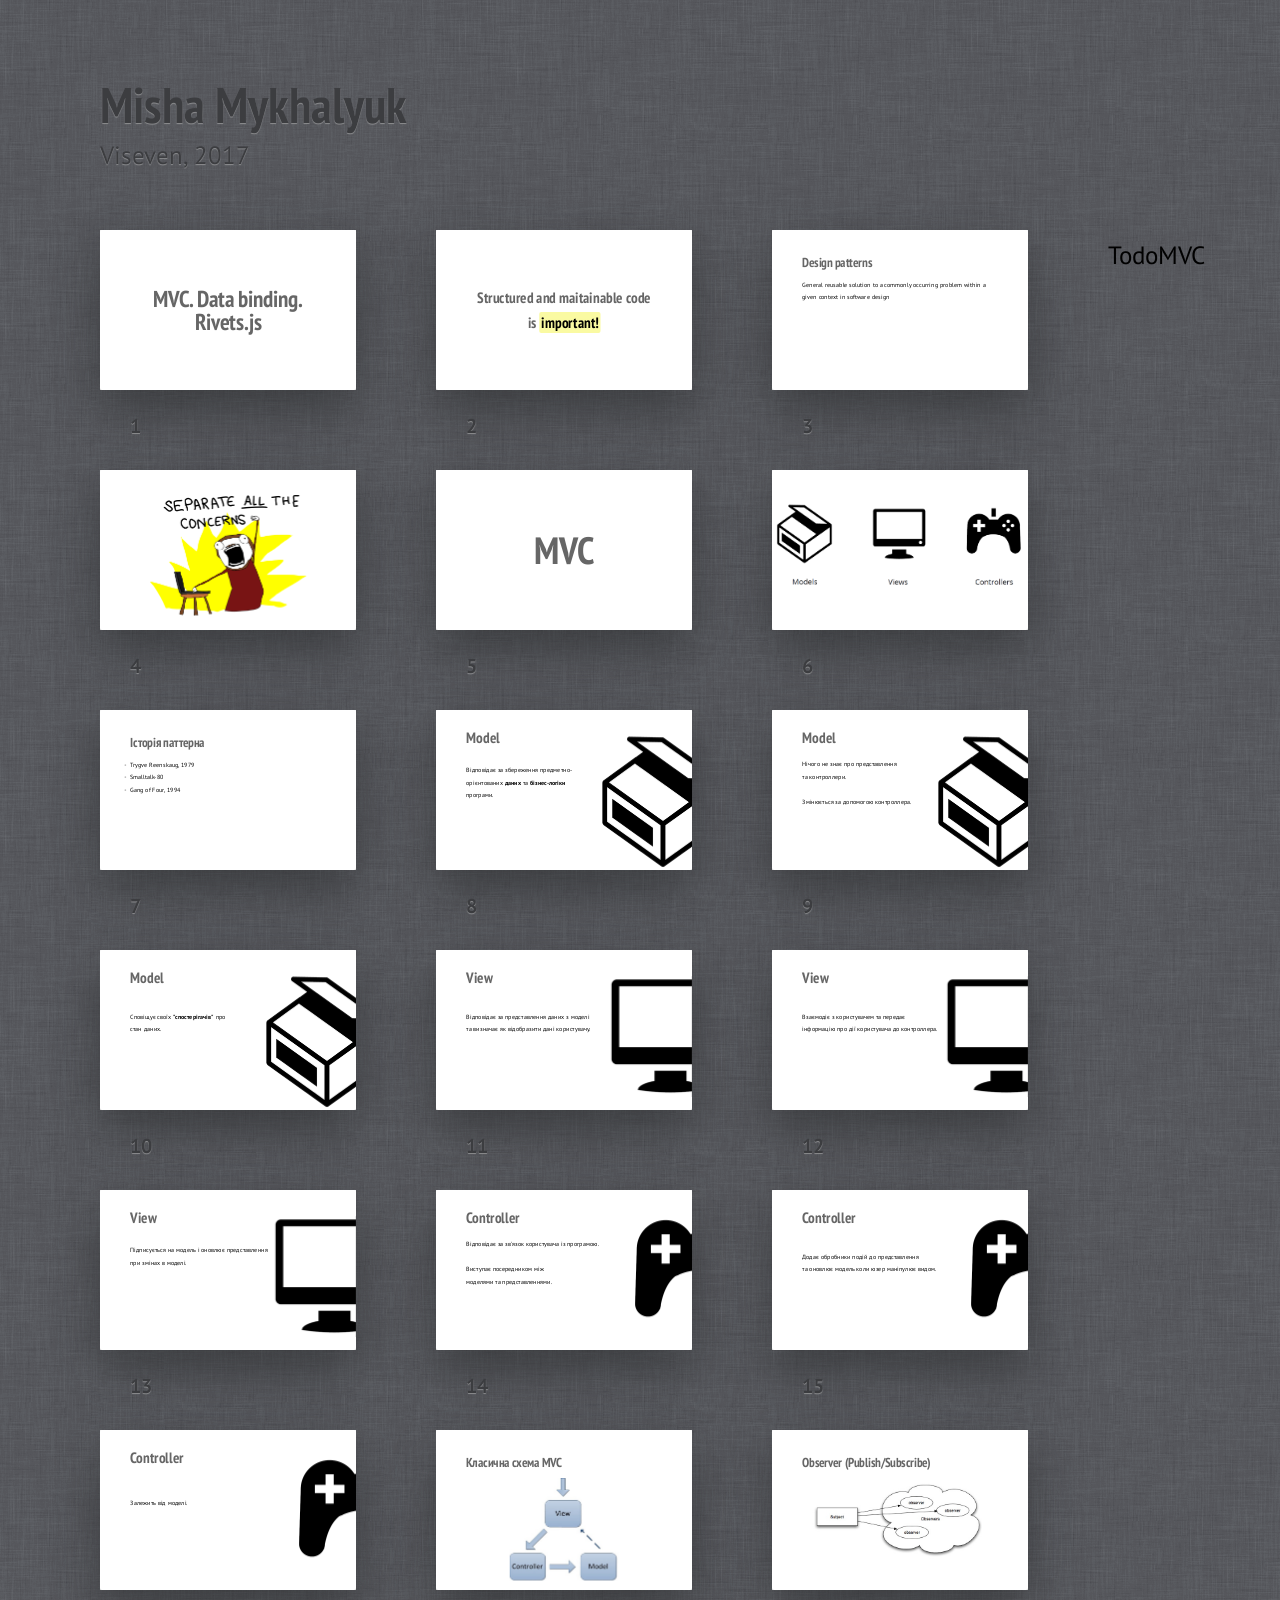
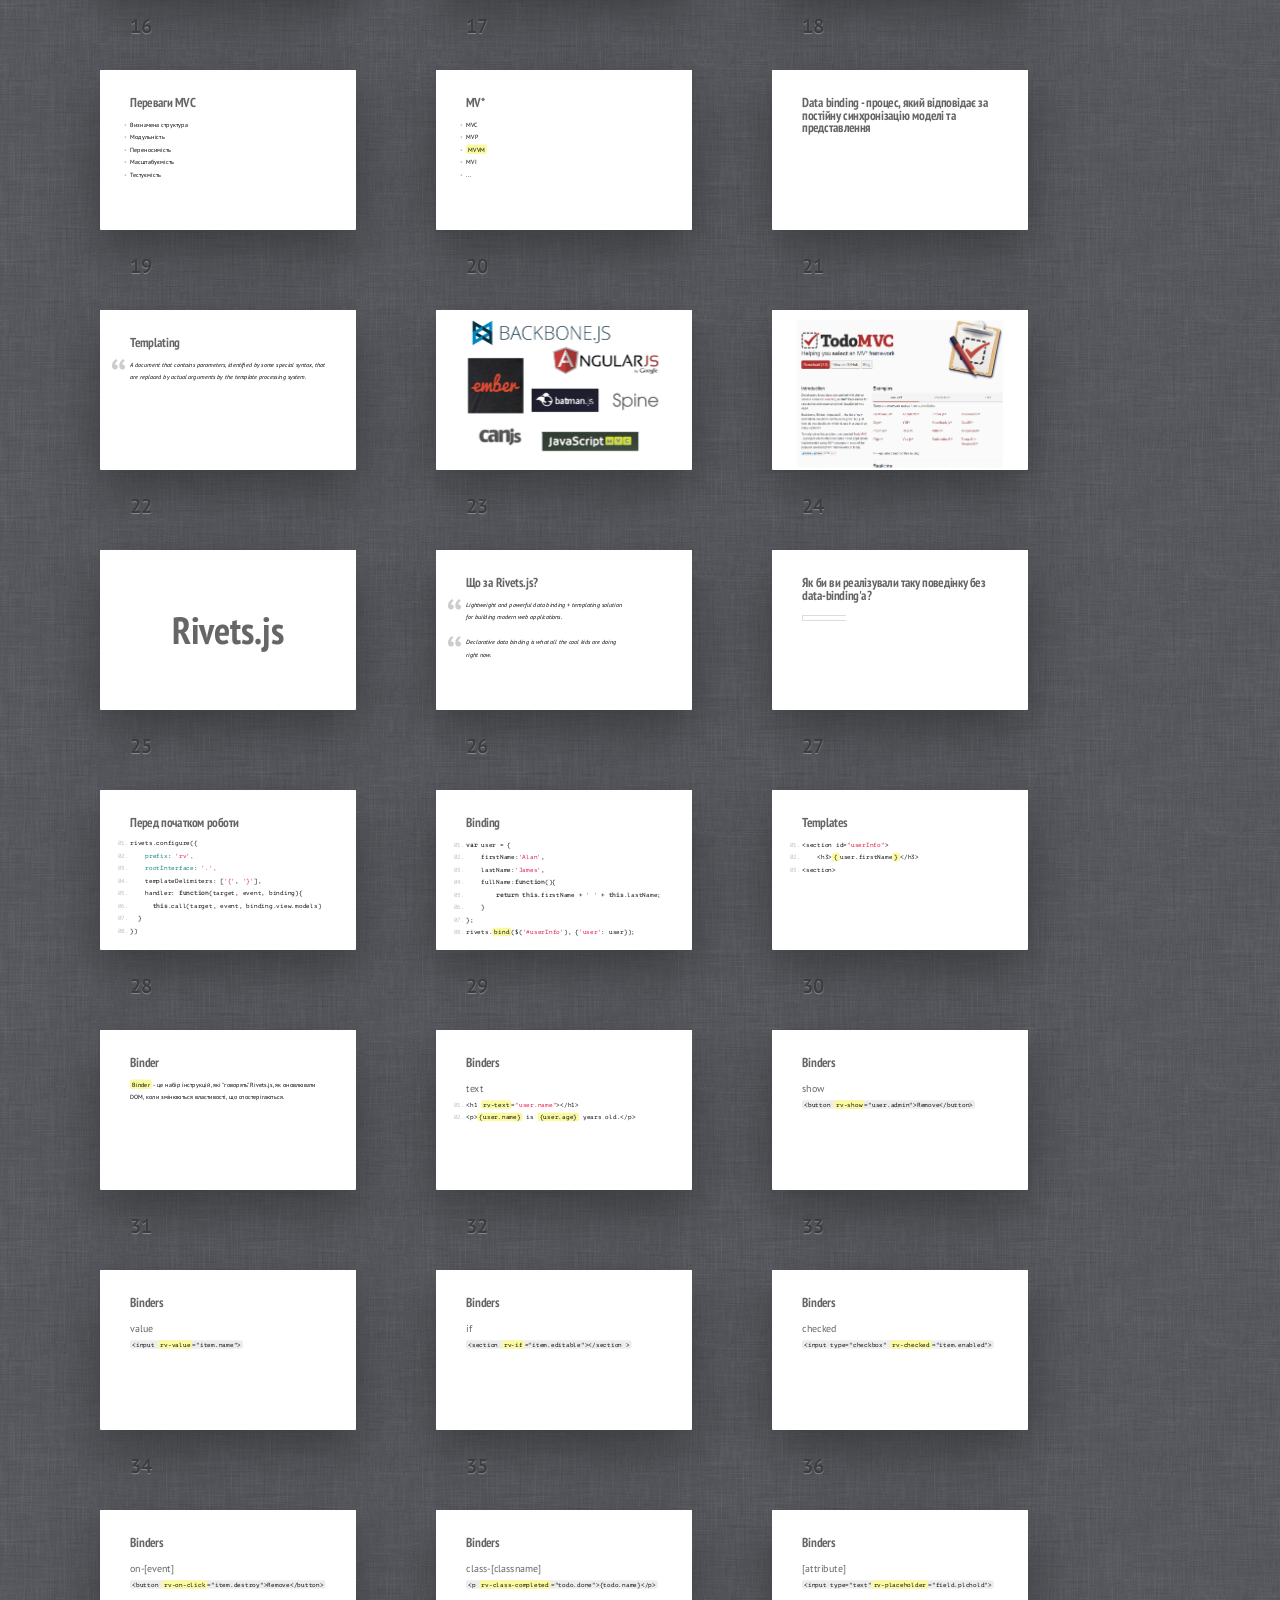
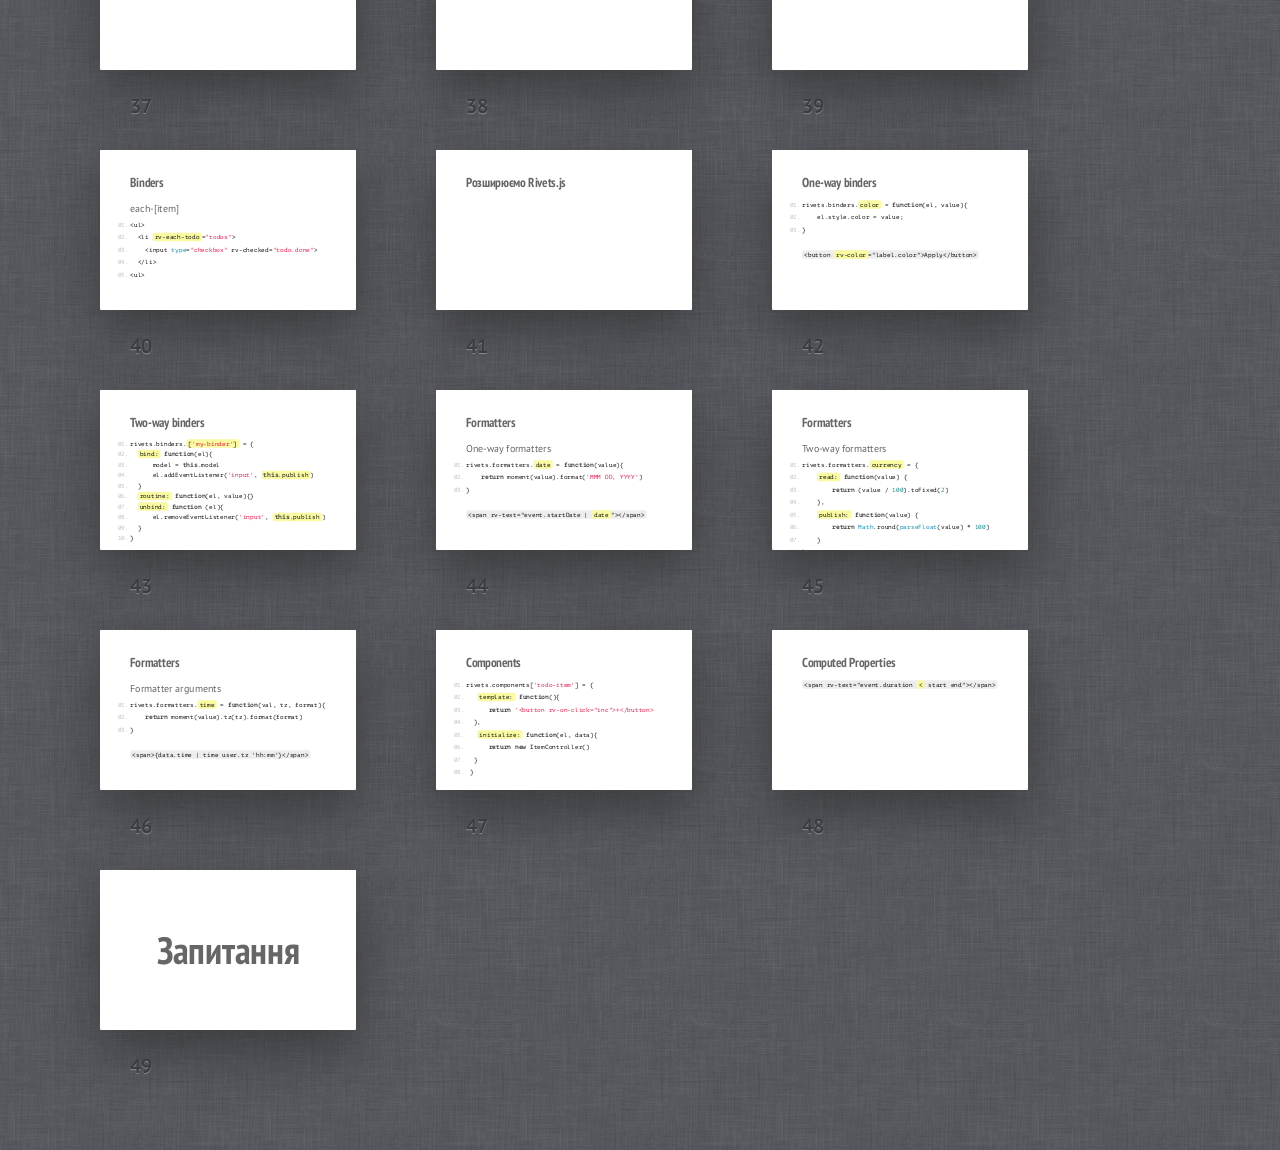
==== commit eb9dfff3: "adapt presentation to it academy guidelines" ====
--- a/index.html
+++ b/index.html
@@ -1,5 +1,6 @@
 <!DOCTYPE HTML>
 <html lang="en">
+
 <head>
 	<title>MVC + Rivets.js</title>
 	<meta charset="utf-8">
@@ -8,33 +9,41 @@
 	<link rel="stylesheet" href="shower/themes/ribbon/styles/screen.css">
 	<link rel="stylesheet" href="highlight/styles/github.css">
 	<script src="highlight/highlight.pack.js"></script>
-	<script>hljs.initHighlightingOnLoad();</script>
+	<script>
+		hljs.initHighlightingOnLoad();
+	</script>
 </head>
+
 <body class="list">
 	<style>
-		.cover.white{
+		.cover.white {
 			background: #fff;
 		}
-		.slide .justify-wrapper{
+
+		.slide .justify-wrapper {
 			display: -webkit-box;
 			-webkit-box-pack: justify;
 			width: 904px;
 		}
-		.justify-wrapper div{
+
+		.justify-wrapper div {
 			display: flex;
 			justify-content: center;
 			align-items: center;
 			height: 400px;
 		}
-		.justify-wrapper div p{
+
+		.justify-wrapper div p {
 			margin-bottom: 30px;
 		}
-		.slide h2.mvc-intro{
+
+		.slide h2.mvc-intro {
 			margin: 80px 120px;
 			font-size: 60px;
 		}
+
 		.binders h3,
-		.formatters h3{
+		.formatters h3 {
 			font-size: 40px;
 			color: #666;
 		}
@@ -43,30 +52,40 @@
 
 	<header class="caption">
 		<h1>Misha Mykhalyuk</h1>
-		<p>QAP, 2015</p>
+		<p>Viseven, 2017</p>
 	</header>
-	
+
 	<section class="slide shout">
 		<div>
 			<h2 style="font-size: 90px;">MVC. Data binding.<br />Rivets.js</h2>
-			<div class="author">
-				<p>
-					Misha Mykhalyuk<br />
-					mim@qapint.com
-				</p>
-			</div>
 		</div>
 		<style>
-			.author{
+			.author {
 				position: absolute;
 				bottom: 10px;
 				right: 100px;
 			}
+
 			.author p {
 				margin-bottom: 0;
 				line-height: 30px;
 			}
 		</style>
+	</section>
+
+	<section class="slide shout">
+		<h2 style="font-size: 60px; line-height: 100px;">Structured and maitainable code <br /> is <mark>important!</mark></h2>
+	</section>
+
+	<section class="slide">
+		<div>
+			<h2>Design patterns</h2>
+			<p>General reusable solution to a commonly occurring problem within a given context in software design</p>
+		</div>
+	</section>
+
+	<section id="" class="slide">
+		<img style="margin: 100px auto; display: block;" src="pictures/separation_of_concerns.png">
 	</section>
 
 	<section class="slide shout">
@@ -105,8 +124,7 @@
 		<div class="justify-wrapper">
 			<div>
 				<p>
-					Нічого не знає про представлення<br /> та контроллери.<br /><br />
-					Змінюється за допомогою контроллера.
+					Нічого не знає про представлення<br /> та контроллери.<br /><br /> Змінюється за допомогою контроллера.
 				</p>
 			</div>
 			<img src="pictures/model_logo.png">
@@ -130,8 +148,7 @@
 		<div class="justify-wrapper">
 			<div>
 				<p>
-					Відповідає за представлення даних з моделі<br />
-					та визначає як відобразити дані користувачу.
+					Відповідає за представлення даних з моделі<br /> та визначає як відобразити дані користувачу.
 				</p>
 			</div>
 			<img src="pictures/view_logo.png">
@@ -143,8 +160,7 @@
 		<div class="justify-wrapper">
 			<div>
 				<p>
-					Взаємодіє з користувачем та передає<br />
-					інформацію про дії користувача до контроллера.
+					Взаємодіє з користувачем та передає<br /> інформацію про дії користувача до контроллера.
 				</p>
 			</div>
 			<img src="pictures/view_logo.png">
@@ -156,8 +172,7 @@
 		<div class="justify-wrapper">
 			<div>
 				<p>
-					Підписується на модель і оновлює представлення<br />
-					при змінах в моделі.<br /><br />
+					Підписується на модель і оновлює представлення<br /> при змінах в моделі.<br /><br />
 				</p>
 			</div>
 			<img src="pictures/view_logo.png">
@@ -169,9 +184,7 @@
 		<div class="justify-wrapper">
 			<div>
 				<p>
-					Відповідає за зв'язок користувача із програмою.<br /><br />
-					Виступає посередником між<br />
-					моделями та представленнями.
+					Відповідає за зв'язок користувача із програмою.<br /><br /> Виступає посередником між<br /> моделями та представленнями.
 				</p>
 			</div>
 			<img src="pictures/controller_logo.png">
@@ -183,8 +196,7 @@
 		<div class="justify-wrapper">
 			<div>
 				<p>
-					Додає обробники подій до представлення<br />
-					та оновлює модель коли юзер маніпулює видом.
+					Додає обробники подій до представлення<br /> та оновлює модель коли юзер маніпулює видом.
 				</p>
 			</div>
 			<img src="pictures/controller_logo.png">
@@ -216,6 +228,19 @@
 			<img src="pictures/observer.jpg" style="display: block; margin: auto; width: 720px;">
 		</div>
 	</section>
+
+	<section id="" class="slide">
+		<div>
+			<h2>Переваги MVС</h2>
+			<ul class="no-indent"> 
+				<li>Визначена структура</li>
+				<li>Модульність</li>
+				<li>Переносимість</li>
+				<li>Масштабуємість</li>
+				<li>Тестуємість</li>
+			</ul>
+		</div>
+    </section>
 
 	<section class="slide">
 		<div>
@@ -223,8 +248,9 @@
 			<ul>
 				<li>MVC</li>
 				<li>MVP</li>
+				<li><mark>MVVM</mark></li>
 				<li>MVI</li>
-				<li>MVVM</li>
+				<li>...</li>
 			</ul>
 		</div>
 	</section>
